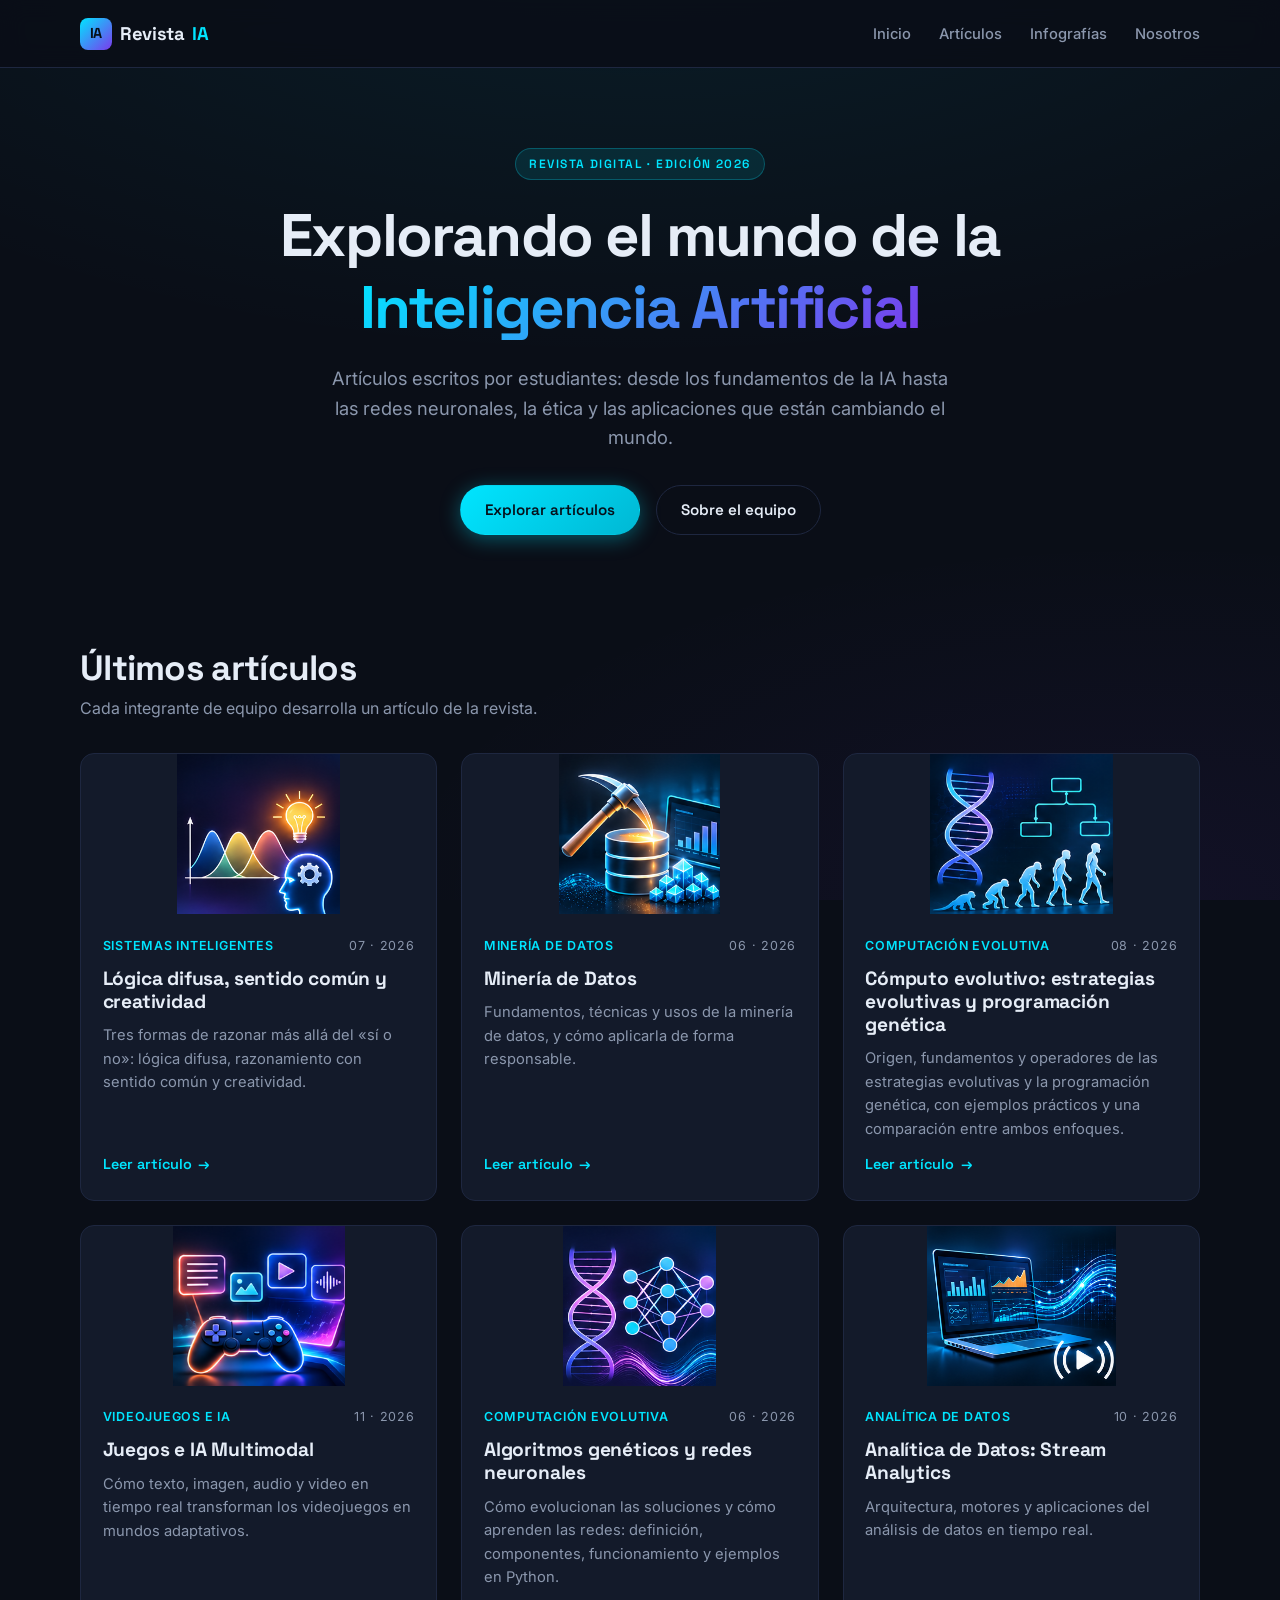
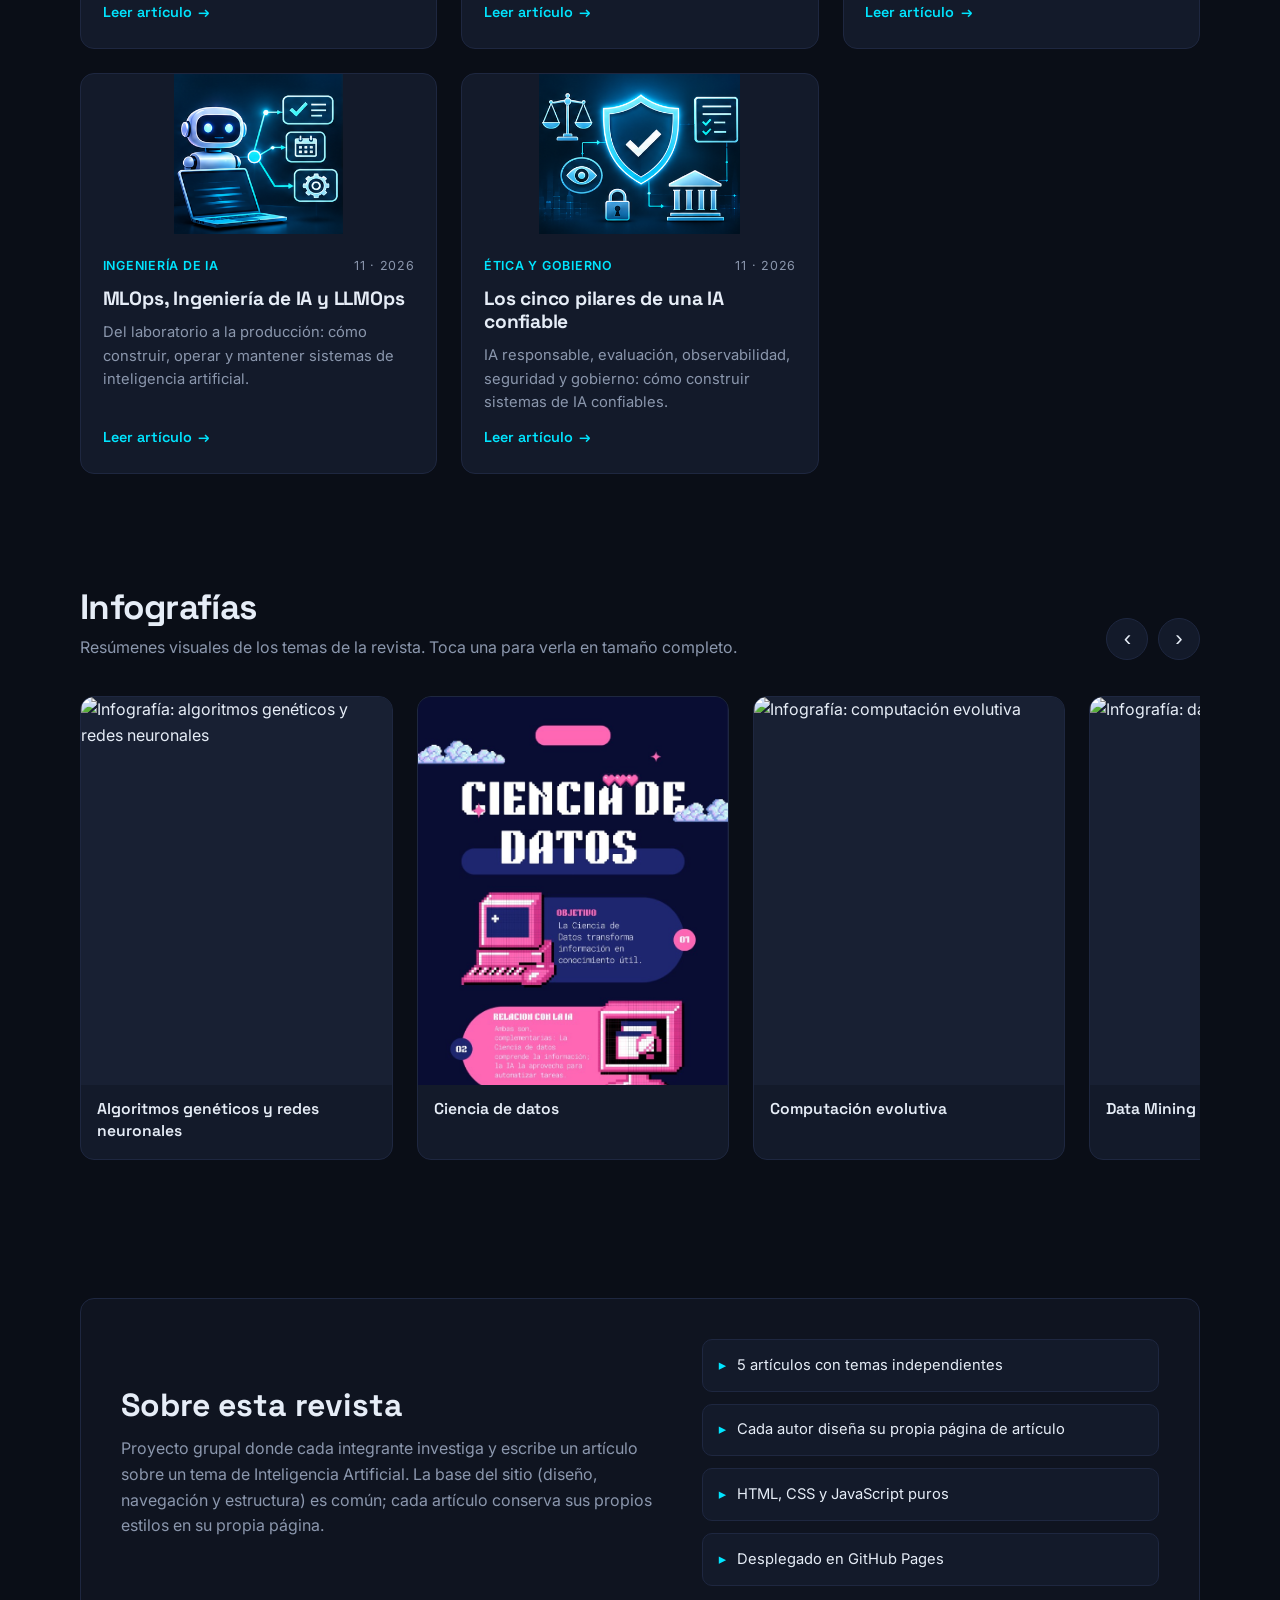
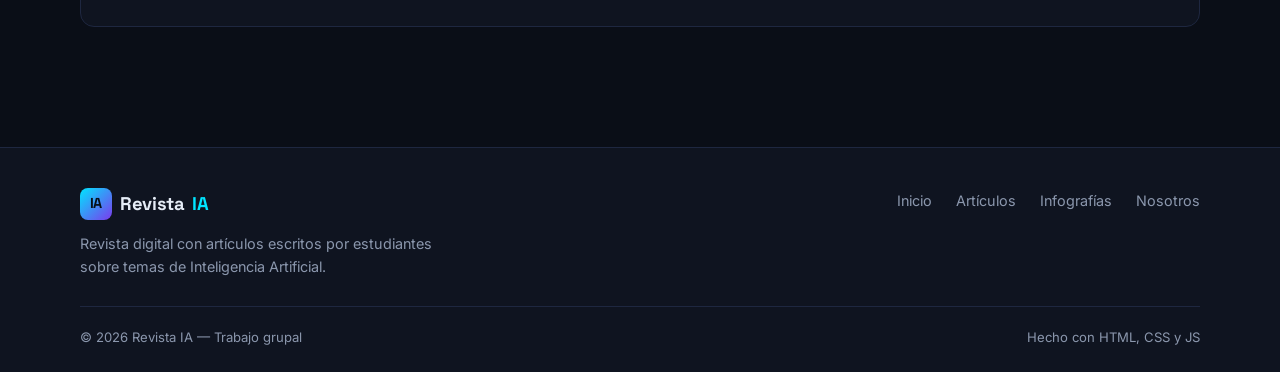
==== index.html @ 28089927 "Ajuste de articulos" ====
<!DOCTYPE html>
<html lang="es">
<head>
  <!-- Google Tag Manager -->
  <script>(function(w,d,s,l,i){w[l]=w[l]||[];w[l].push({'gtm.start':
  new Date().getTime(),event:'gtm.js'});var f=d.getElementsByTagName(s)[0],
  j=d.createElement(s),dl=l!='dataLayer'?'&l='+l:'';j.async=true;j.src=
  'https://www.googletagmanager.com/gtm.js?id='+i+dl;f.parentNode.insertBefore(j,f);
  })(window,document,'script','dataLayer','GTM-5WLS67NW');</script>
  <!-- End Google Tag Manager -->
  <meta charset="UTF-8">
  <meta name="viewport" content="width=device-width, initial-scale=1.0">
  <meta name="description" content="Revista digital de artículos sobre Inteligencia Artificial">
  <title>Revista IA — Revista Digital de Inteligencia Artificial</title>
  <link rel="preconnect" href="https://fonts.googleapis.com">
  <link rel="preconnect" href="https://fonts.gstatic.com" crossorigin>
  <link href="https://fonts.googleapis.com/css2?family=Inter:wght@400;500;600&family=Space+Grotesk:wght@500;600;700&display=swap" rel="stylesheet">
  <link rel="icon" type="image/svg+xml" href="assets/img/logo.svg">
  <link rel="stylesheet" href="css/styles.css">
  <link rel="stylesheet" href="css/photoswipe.css">
</head>
<body>
  <!-- Google Tag Manager (noscript) -->
  <noscript><iframe src="https://www.googletagmanager.com/ns.html?id=GTM-5WLS67NW"
  height="0" width="0" style="display:none;visibility:hidden"></iframe></noscript>
  <!-- End Google Tag Manager (noscript) -->

  <!-- ===== NAVBAR ===== -->
  <header class="navbar">
    <div class="contenedor">
      <a href="index.html" class="logo">
        <span class="logo-mark">IA</span>
        Revista<span>IA</span>
      </a>

      <button class="nav-toggle" aria-label="Abrir menú" aria-expanded="false">
        <span></span>
        <span></span>
        <span></span>
      </button>

      <nav>
        <ul class="nav-links">
          <li><a href="index.html">Inicio</a></li>
          <li><a href="index.html#articulos">Artículos</a></li>
          <li><a href="index.html#infografias">Infografías</a></li>
          <li><a href="index.html#nosotros">Nosotros</a></li>
        </ul>
      </nav>
    </div>
  </header>

  <!-- ===== CONTENIDO ===== -->
  <main>
    <!-- HERO -->
    <section class="hero">
      <div class="contenedor">
        <span class="etiqueta">Revista digital · Edición 2026</span>
        <h1>Explorando el mundo de la <span class="destacado">Inteligencia Artificial</span></h1>
        <p>Artículos escritos por estudiantes: desde los fundamentos de la IA hasta las redes neuronales, la ética y las aplicaciones que están cambiando el mundo.</p>
        <div class="hero-acciones">
          <a href="#articulos" class="btn btn-primary">Explorar artículos</a>
          <a href="#nosotros" class="btn btn-ghost">Sobre el equipo</a>
        </div>
      </div>
    </section>

    <!-- ARTÍCULOS -->
    <section class="seccion" id="articulos">
      <div class="contenedor">
        <div class="seccion-cabecera">
          <div>
            <h2>Últimos artículos</h2>
            <p>Cada integrante de equipo desarrolla un artículo de la revista.</p>
          </div>
        </div>

        <div class="grid-articulos" id="grid-articulos">
          <noscript>
            <p>
              <a href="articulos/articulo-5.html">Lógica difusa, sentido común y creatividad</a> ·
              <a href="articulos/articulo-6.html">Minería de Datos</a> ·
              <a href="articulos/articulo-7.html">Computación evolutiva</a> ·
              <a href="articulos/articulo-10.html">Algoritmos genéticos y redes neuronales</a> ·
              <a href="articulos/articulo-11.html">Analítica de Datos: Stream Analytics</a> ·
              <a href="articulos/articulo-13.html">IA Responsable, Evaluación, Observabilidad, Seguridad y Gobierno</a> 
            </p>
          </noscript>
        </div>
      </div>
    </section>

    <!-- INFOGRAFÍAS -->
    <section class="seccion" id="infografias">
      <div class="contenedor">
        <div class="seccion-cabecera">
          <div>
            <h2>Infografías</h2>
            <p>Resúmenes visuales de los temas de la revista. Toca una para verla en tamaño completo.</p>
          </div>
          <div class="carrusel-controles">
            <button type="button" class="carrusel-btn" data-dir="-1" aria-label="Infografía anterior">‹</button>
            <button type="button" class="carrusel-btn" data-dir="1" aria-label="Infografía siguiente">›</button>
          </div>
        </div>

        <div class="carrusel">
          <div class="carrusel-pista" id="pista-infos">
            
            <a class="tarjeta-info" href="infografias/Infografia-AlgoritmosGeneticoRedesNeuronales.svg"
               data-pswp-width="800" data-pswp-height="2000">
              <span class="info-vista">
                <img src="infografias/Infografia-AlgoritmosGeneticoRedesNeuronales.svg"
                     alt="Infografía: algoritmos genéticos y redes neuronales"
                     loading="lazy" width="800" height="2000">
                <span class="info-overlay">⤢ Ver completa</span>
              </span>
              <span class="info-titulo">Algoritmos genéticos y redes neuronales</span>
            </a>

            <a class="tarjeta-info" href="infografias/Ciencia_de_datos.jpeg"
               data-pswp-width="711" data-pswp-height="1600">
              <span class="info-vista">
                <img src="infografias/Ciencia_de_datos.jpeg"
                     alt="Infografía: ciencia de datos"
                     loading="lazy" width="711" height="1600">
                <span class="info-overlay">⤢ Ver completa</span>
              </span>
              <span class="info-titulo">Ciencia de datos</span>
            </a>

            <a class="tarjeta-info" href="infografias/infografia_computo_evol.jpeg"
               data-pswp-width="800" data-pswp-height="2000">
              <span class="info-vista">
                <img src="infografias/infografia_computo_evol.jpeg"
                     alt="Infografía: computación evolutiva"
                     loading="lazy" width="800" height="2000">
                <span class="info-overlay">⤢ Ver completa</span>
              </span>
              <span class="info-titulo">Computación evolutiva</span>
            </a>

            <a class="tarjeta-info" href="infografias/Data-Mining-Infographic.svg"
               data-pswp-width="1080" data-pswp-height="2506">
              <span class="info-vista">
                <img src="infografias/Data-Mining-Infographic.svg"
                     alt="Infografía: data mining"
                     loading="lazy" width="1080" height="2506">
                <span class="info-overlay">⤢ Ver completa</span>
              </span>
              <span class="info-titulo">Data Mining</span>
            </a>

            <a class="tarjeta-info" href="infografias/Sistemas_Inteligentes_Infografia_EquipoM.svg"
               data-pswp-width="800" data-pswp-height="2000">
              <span class="info-vista">
                <img src="infografias/Sistemas_Inteligentes_Infografia_EquipoM.svg"
                     alt="Infografía: sistemas inteligentes"
                     loading="lazy" width="800" height="2000">
                <span class="info-overlay">⤢ Ver completa</span>
              </span>
              <span class="info-titulo">Sistemas inteligentes</span>
            </a>

            <a class="tarjeta-info" href="infografias/Infografi%CC%81as-MLOps-_-LLMOps-_equipo_L_.svg"
               data-pswp-width="1080" data-pswp-height="2200">
              <span class="info-vista">
                <img src="infografias/Infografi%CC%81as-MLOps-_-LLMOps-_equipo_L_.svg"
                     alt="Infografía: MLOps y LLMOps"
                     loading="lazy" width="1080" height="2200">
                <span class="info-overlay">⤢ Ver completa</span>
              </span>
              <span class="info-titulo">MLOps y LLMOps</span>
            </a>

            <a class="tarjeta-info" href="infografias/Infograf%C3%ADa-Vertical-Agentic-AI_Equipo-i_.svg"
               data-pswp-width="800" data-pswp-height="2000">
              <span class="info-vista">
                <img src="infografias/Infograf%C3%ADa-Vertical-Agentic-AI_Equipo-i_.svg"
                     alt="Infografía: agentic AI"
                     loading="lazy" width="800" height="2000">
                <span class="info-overlay">⤢ Ver completa</span>
              </span>
              <span class="info-titulo">Agentic AI</span>
            </a>

            <a class="tarjeta-info" href="infografias/Infograf%C3%ADa-Stream-Analytics-Equipo-11_K_.svg"
               data-pswp-width="800" data-pswp-height="2000">
              <span class="info-vista">
                <img src="infografias/Infograf%C3%ADa-Stream-Analytics-Equipo-11_K_.svg"
                     alt="Infografía: stream analytics"
                     loading="lazy" width="800" height="2000">
                <span class="info-overlay">⤢ Ver completa</span>
              </span>
              <span class="info-titulo">Stream Analytics</span>
            </a>

            <a class="tarjeta-info" href="infografias/Equipo2RoboticaInfograf%C3%ADa.svg"
               data-pswp-width="384" data-pswp-height="864">
              <span class="info-vista">
                <img src="infografias/Equipo2RoboticaInfograf%C3%ADa.svg"
                     alt="Infografía: robótica"
                     loading="lazy" width="384" height="864">
                <span class="info-overlay">⤢ Ver completa</span>
              </span>
              <span class="info-titulo">Robótica</span>
            </a>
          </div>
        </div>
        <div class="carrusel-puntos" id="puntos-infos"></div>
      </div>
    </section>

    <!-- NOSOTROS -->
    <section class="seccion" id="nosotros">
      <div class="contenedor">
        <div class="nosotros">
          <div>
            <h2>Sobre esta revista</h2>
            <p>Proyecto grupal donde cada integrante investiga y escribe un artículo sobre un tema de Inteligencia Artificial. La base del sitio (diseño, navegación y estructura) es común; cada artículo conserva sus propios estilos en su propia página.</p>
          </div>
          <ul class="nosotros-lista">
            <li>5 artículos con temas independientes</li>
            <li>Cada autor diseña su propia página de artículo</li>
            <li>HTML, CSS y JavaScript puros</li>
            <li>Desplegado en GitHub Pages</li>
          </ul>
        </div>
      </div>
    </section>
  </main>

  <!-- ===== FOOTER ===== -->
  <footer class="footer">
    <div class="contenedor">
      <div class="footer-grid">
        <div>
          <a href="index.html" class="logo">
            <span class="logo-mark">IA</span>
            Revista<span>IA</span>
          </a>
          <p style="margin-top: 0.75rem;">Revista digital con artículos escritos por estudiantes sobre temas de Inteligencia Artificial.</p>
        </div>
        <ul class="footer-links">
          <li><a href="index.html">Inicio</a></li>
          <li><a href="index.html#articulos">Artículos</a></li>
          <li><a href="index.html#infografias">Infografías</a></li>
          <li><a href="index.html#nosotros">Nosotros</a></li>
        </ul>
      </div>
      <div class="footer-bottom">
        <span>&copy; <span id="anio"></span> Revista IA — Trabajo grupal</span>
        <span>Hecho con HTML, CSS y JS</span>
      </div>
    </div>
  </footer>

  <script src="js/vendor/photoswipe.umd.min.js"></script>
  <script src="js/vendor/photoswipe-lightbox.umd.min.js"></script>
  <script src="js/articulos.js"></script>
  <script src="js/main.js"></script>
  <script src="js/infografias.js"></script>
</body>
</html>
---- css/styles.css ----
/* ============================================
   REVISTA DIGITAL DE IA - ESTILOS GLOBALES
   Tema: oscuro / tecnológico
   ============================================ */

:root {
  --bg: #0a0e17;
  --bg-soft: #0f1420;
  --surface: #131a2a;
  --surface-2: #182033;
  --border: #1e2740;
  --accent: #00e5ff;
  --accent-2: #7c3aed;
  --accent-glow: rgba(0, 229, 255, 0.35);
  --text: #e6edf7;
  --muted: #8b97ad;
  --radius: 14px;
  --font-heading: "Space Grotesk", system-ui, sans-serif;
  --font-body: "Inter", system-ui, sans-serif;
  --max-width: 1120px;
  --nav-height: 68px;
}

*,
*::before,
*::after {
  box-sizing: border-box;
  margin: 0;
  padding: 0;
}

html {
  scroll-behavior: smooth;
}

body {
  font-family: var(--font-body);
  background-color: var(--bg);
  color: var(--text);
  line-height: 1.6;
  min-height: 100vh;
  display: flex;
  flex-direction: column;
  background-image:
    radial-gradient(ellipse 80% 50% at 50% -10%, rgba(0, 229, 255, 0.08), transparent),
    radial-gradient(ellipse 60% 40% at 90% 100%, rgba(124, 58, 237, 0.07), transparent);
  background-attachment: fixed;
}

img {
  max-width: 100%;
  display: block;
}

a {
  color: inherit;
  text-decoration: none;
}

h1, h2, h3, h4 {
  font-family: var(--font-heading);
  line-height: 1.2;
  font-weight: 700;
}

/* ---------- Contenedor ---------- */
.contenedor {
  width: min(var(--max-width), 92%);
  margin-inline: auto;
}

main {
  flex: 1;
}

/* ---------- Navbar ---------- */
.navbar {
  position: sticky;
  top: 0;
  z-index: 100;
  height: var(--nav-height);
  background: rgba(10, 14, 23, 0.85);
  backdrop-filter: blur(12px);
  border-bottom: 1px solid var(--border);
}

.navbar .contenedor {
  height: 100%;
  display: flex;
  align-items: center;
  justify-content: space-between;
  gap: 1rem;
}

.logo {
  font-family: var(--font-heading);
  font-weight: 700;
  font-size: 1.15rem;
  letter-spacing: -0.02em;
  display: flex;
  align-items: center;
  gap: 0.5rem;
}

.logo .logo-mark {
  width: 32px;
  height: 32px;
  border-radius: 8px;
  background: linear-gradient(135deg, var(--accent), var(--accent-2));
  display: grid;
  place-items: center;
  font-size: 0.9rem;
  color: #06101a;
  font-weight: 800;
}

.logo span {
  color: var(--accent);
}

.nav-links {
  display: flex;
  align-items: center;
  gap: 1.75rem;
  list-style: none;
}

.nav-links a {
  font-size: 0.92rem;
  font-weight: 500;
  color: var(--muted);
  transition: color 0.2s ease;
}

.nav-links a:hover,
.nav-links a:focus-visible {
  color: var(--accent);
}

.nav-toggle {
  display: none;
  background: none;
  border: 1px solid var(--border);
  border-radius: 8px;
  width: 42px;
  height: 42px;
  cursor: pointer;
  flex-direction: column;
  align-items: center;
  justify-content: center;
  gap: 5px;
}

.nav-toggle span {
  display: block;
  width: 20px;
  height: 2px;
  background: var(--text);
  transition: transform 0.25s ease, opacity 0.25s ease;
}

.nav-toggle[aria-expanded="true"] span:nth-child(1) {
  transform: translateY(7px) rotate(45deg);
}

.nav-toggle[aria-expanded="true"] span:nth-child(2) {
  opacity: 0;
}

.nav-toggle[aria-expanded="true"] span:nth-child(3) {
  transform: translateY(-7px) rotate(-45deg);
}

/* ---------- Botones ---------- */
.btn {
  display: inline-flex;
  align-items: center;
  gap: 0.5rem;
  font-family: var(--font-heading);
  font-weight: 600;
  font-size: 0.95rem;
  padding: 0.75rem 1.5rem;
  border-radius: 999px;
  border: 1px solid transparent;
  cursor: pointer;
  transition: transform 0.2s ease, box-shadow 0.2s ease, background 0.2s ease, border-color 0.2s ease;
}

.btn-primary {
  background: linear-gradient(135deg, var(--accent), #00b8d4);
  color: #06101a;
  box-shadow: 0 4px 20px var(--accent-glow);
}

.btn-primary:hover {
  transform: translateY(-2px);
  box-shadow: 0 8px 28px var(--accent-glow);
}

.btn-ghost {
  background: transparent;
  color: var(--text);
  border-color: var(--border);
}

.btn-ghost:hover {
  border-color: var(--accent);
  color: var(--accent);
}

/* ---------- Footer ---------- */
.footer {
  margin-top: 4rem;
  border-top: 1px solid var(--border);
  background: var(--bg-soft);
  padding: 2.5rem 0 1.5rem;
}

.footer-grid {
  display: flex;
  flex-wrap: wrap;
  justify-content: space-between;
  gap: 1.5rem;
  margin-bottom: 1.75rem;
}

.footer p {
  color: var(--muted);
  font-size: 0.9rem;
  max-width: 360px;
}

.footer-links {
  display: flex;
  gap: 1.5rem;
  list-style: none;
  flex-wrap: wrap;
}

.footer-links a {
  color: var(--muted);
  font-size: 0.9rem;
  transition: color 0.2s ease;
}

.footer-links a:hover {
  color: var(--accent);
}

.footer-bottom {
  border-top: 1px solid var(--border);
  padding-top: 1.25rem;
  display: flex;
  flex-wrap: wrap;
  justify-content: space-between;
  gap: 0.75rem;
  color: var(--muted);
  font-size: 0.82rem;
}

/* ---------- Hero ---------- */
.hero {
  padding: 5rem 0 3.5rem;
  text-align: center;
  position: relative;
}

.hero .etiqueta {
  margin-bottom: 1.25rem;
}

.hero h1 {
  font-size: clamp(2.2rem, 5.5vw, 3.75rem);
  letter-spacing: -0.03em;
  max-width: 800px;
  margin: 0 auto 1.25rem;
}

.hero h1 .destacado {
  background: linear-gradient(135deg, var(--accent), var(--accent-2));
  -webkit-background-clip: text;
  background-clip: text;
  color: transparent;
}

.hero p {
  color: var(--muted);
  font-size: clamp(1rem, 2vw, 1.15rem);
  max-width: 620px;
  margin: 0 auto 2rem;
}

.hero-acciones {
  display: flex;
  gap: 1rem;
  justify-content: center;
  flex-wrap: wrap;
}

/* ---------- Sección de artículos ---------- */
.seccion {
  padding: 3.5rem 0;
}

.seccion-cabecera {
  display: flex;
  align-items: end;
  justify-content: space-between;
  gap: 1rem;
  flex-wrap: wrap;
  margin-bottom: 2rem;
}

.seccion-cabecera h2 {
  font-size: clamp(1.6rem, 3vw, 2.2rem);
  letter-spacing: -0.02em;
}

.seccion-cabecera p {
  color: var(--muted);
  margin-top: 0.4rem;
}

/* ---------- Grid de tarjetas ---------- */
.grid-articulos {
  display: grid;
  grid-template-columns: repeat(auto-fill, minmax(min(300px, 100%), 1fr));
  gap: 1.5rem;
}

.tarjeta {
  background: var(--surface);
  border: 1px solid var(--border);
  border-radius: var(--radius);
  overflow: hidden;
  display: flex;
  flex-direction: column;
  transition: transform 0.25s ease, border-color 0.25s ease, box-shadow 0.25s ease;
}

.tarjeta:hover {
  transform: translateY(-6px);
  border-color: rgba(0, 229, 255, 0.45);
  box-shadow: 0 12px 32px rgba(0, 0, 0, 0.4), 0 0 24px rgba(0, 229, 255, 0.12);
}

.tarjeta-portada {
  height: 160px;
  display: grid;
  place-items: center;
  font-family: var(--font-heading);
  font-size: 2.5rem;
  font-weight: 700;
  color: rgba(255, 255, 255, 0.9);
  position: relative;
  overflow: hidden;
}

.tarjeta-portada::after {
  content: "";
  position: absolute;
  inset: 0;
  background: linear-gradient(180deg, transparent 55%, rgba(10, 14, 23, 0.55));
}

/* Portada con imagen (campo "imagen" en articulos.js): SOLO la imagen */
.tarjeta-portada.con-foto {
  background-size: contain;
  background-position: center;
  background-repeat: no-repeat;
}
.tarjeta-portada.con-foto::after {
  content: none;
}

/* Portadas con degradados distintos por artículo */
.portada-1 { background: linear-gradient(135deg, #0ea5e9, #6366f1); }
.portada-2 { background: linear-gradient(135deg, #8b5cf6, #ec4899); }
.portada-3 { background: linear-gradient(135deg, #06b6d4, #10b981); }
.portada-4 { background: linear-gradient(135deg, #f59e0b, #ef4444); }
.portada-5 { background: linear-gradient(135deg, #6366f1, #ec4899); }
.portada-6 { background: linear-gradient(135deg, #65a30d, #0d9488); }
.portada-7 { background: linear-gradient(135deg, #0891b2, #7c3aed); }
.portada-8 { background: linear-gradient(135deg, #059669, #34d399); }
.portada-9 { background: linear-gradient(135deg, #7665a8, #c7b8e8); }
.portada-10 { background: linear-gradient(135deg, #65a30d, #0d9488); }
.portada-11 { background: linear-gradient(135deg, #0284c7, #06b6d4); }
.portada-12 { background: linear-gradient(135deg, #9333ea, #6366f1); }
.portada-13 { background: linear-gradient(135deg, #10b981, #0f766e); }

.tarjeta-cuerpo {
  padding: 1.35rem 1.35rem 1.5rem;
  display: flex;
  flex-direction: column;
  gap: 0.7rem;
  flex: 1;
}

.tarjeta-meta {
  display: flex;
  align-items: center;
  justify-content: space-between;
  gap: 0.75rem;
  font-size: 0.78rem;
  color: var(--muted);
  text-transform: uppercase;
  letter-spacing: 0.06em;
}

.tarjeta-meta .categoria {
  color: var(--accent);
  font-weight: 600;
}

.tarjeta h3 {
  font-size: 1.2rem;
  letter-spacing: -0.01em;
}

.tarjeta p {
  color: var(--muted);
  font-size: 0.92rem;
  flex: 1;
}

.tarjeta .leer {
  font-family: var(--font-heading);
  font-weight: 600;
  font-size: 0.9rem;
  color: var(--accent);
  display: inline-flex;
  align-items: center;
  gap: 0.4rem;
}

.tarjeta:hover .leer {
  gap: 0.7rem;
}

.tarjeta .leer::after {
  content: "→";
  transition: transform 0.2s ease;
}

/* ---------- Nosotros ---------- */
.nosotros {
  background: var(--bg-soft);
  border: 1px solid var(--border);
  border-radius: var(--radius);
  padding: 2.5rem;
  display: grid;
  grid-template-columns: 1.2fr 1fr;
  gap: 2rem;
  align-items: center;
}

.nosotros h2 {
  font-size: clamp(1.5rem, 3vw, 2rem);
  margin-bottom: 0.75rem;
}

.nosotros p {
  color: var(--muted);
}

.nosotros-lista {
  list-style: none;
  display: grid;
  gap: 0.75rem;
}

.nosotros-lista li {
  background: var(--surface);
  border: 1px solid var(--border);
  border-radius: 10px;
  padding: 0.85rem 1rem;
  font-size: 0.92rem;
  display: flex;
  align-items: center;
  gap: 0.65rem;
}

.nosotros-lista li::before {
  content: "▸";
  color: var(--accent);
  font-weight: 700;
}

/* ---------- Infografías: carrusel ---------- */
.carrusel-controles {
  display: flex;
  gap: 0.6rem;
}

.carrusel-btn {
  width: 42px;
  height: 42px;
  border-radius: 50%;
  border: 1px solid var(--border);
  background: var(--surface);
  color: var(--text);
  font-size: 1.4rem;
  line-height: 1;
  cursor: pointer;
  display: grid;
  place-items: center;
  transition: border-color 0.2s ease, color 0.2s ease;
}

.carrusel-btn:hover:not(:disabled) {
  border-color: rgba(0, 229, 255, 0.5);
  color: var(--accent);
}

.carrusel-btn:disabled {
  opacity: 0.35;
  cursor: default;
}

.carrusel {
  overflow: hidden;
}

.carrusel-pista {
  display: flex;
  gap: 1.5rem;
  overflow-x: auto;
  scroll-snap-type: x mandatory;
  scroll-behavior: smooth;
  padding: 0.25rem 0.15rem 0.75rem;
  scrollbar-width: none;
  -webkit-overflow-scrolling: touch;
}

.carrusel-pista::-webkit-scrollbar {
  display: none;
}

.tarjeta-info {
  flex: 0 0 clamp(230px, 28%, 320px);
  scroll-snap-align: start;
  background: var(--surface);
  border: 1px solid var(--border);
  border-radius: var(--radius);
  overflow: hidden;
  display: flex;
  flex-direction: column;
  text-decoration: none;
  color: inherit;
  transition: transform 0.25s ease, border-color 0.25s ease, box-shadow 0.25s ease;
}

.tarjeta-info:hover {
  transform: translateY(-6px);
  border-color: rgba(0, 229, 255, 0.45);
  box-shadow: 0 12px 32px rgba(0, 0, 0, 0.4), 0 0 24px rgba(0, 229, 255, 0.12);
}

.info-vista {
  position: relative;
  display: block;
  aspect-ratio: 4 / 5;
  overflow: hidden;
  background: var(--surface-2);
}

.info-vista img {
  width: 100%;
  height: 100%;
  object-fit: cover;
  object-position: top center;
  display: block;
  transition: transform 0.35s ease;
}

.tarjeta-info:hover .info-vista img {
  transform: scale(1.04);
}

.info-overlay {
  position: absolute;
  inset: 0;
  display: flex;
  align-items: center;
  justify-content: center;
  gap: 0.4rem;
  background: rgba(10, 14, 23, 0.55);
  color: #fff;
  font-family: var(--font-heading);
  font-weight: 600;
  font-size: 0.92rem;
  opacity: 0;
  transition: opacity 0.25s ease;
}

.tarjeta-info:hover .info-overlay,
.tarjeta-info:focus-visible .info-overlay {
  opacity: 1;
}

.info-titulo {
  padding: 0.9rem 1rem 1.05rem;
  font-family: var(--font-heading);
  font-weight: 600;
  font-size: 0.98rem;
  line-height: 1.35;
}

.carrusel-puntos {
  display: flex;
  justify-content: center;
  gap: 0.5rem;
  margin-top: 0.9rem;
}

.carrusel-puntos button {
  width: 9px;
  height: 9px;
  border-radius: 50%;
  border: 0;
  padding: 0;
  background: var(--border);
  cursor: pointer;
  transition: background 0.2s ease, transform 0.2s ease;
}

.carrusel-puntos button.activo {
  background: var(--accent);
  transform: scale(1.25);
}

/* ---------- Utilidades ---------- */
.etiqueta {
  display: inline-block;
  font-family: var(--font-heading);
  font-size: 0.75rem;
  font-weight: 600;
  text-transform: uppercase;
  letter-spacing: 0.12em;
  color: var(--accent);
  background: rgba(0, 229, 255, 0.1);
  border: 1px solid rgba(0, 229, 255, 0.25);
  padding: 0.35rem 0.85rem;
  border-radius: 999px;
}

/* ---------- Responsive general ---------- */
@media (max-width: 768px) {
  .hero {
    padding: 3.5rem 0 2.5rem;
  }

  .hero h1 {
    font-size: clamp(1.9rem, 7vw, 3.75rem);
  }

  .seccion {
    padding: 2.5rem 0;
  }

  .nosotros {
    grid-template-columns: 1fr;
    padding: 1.75rem;
  }

  .carrusel-controles {
    display: none;
  }

  .tarjeta-info {
    flex-basis: 78%;
  }

  .footer-grid {
    flex-direction: column;
    gap: 1.25rem;
  }

  .footer-bottom {
    flex-direction: column;
    text-align: center;
  }
}

/* ---------- Responsive: navbar ---------- */
@media (max-width: 768px) {
  .nav-toggle {
    display: flex;
    margin-right: -10px;
  }

  .nav-links {
    position: absolute;
    top: var(--nav-height);
    left: 0;
    right: 0;
    flex-direction: column;
    align-items: stretch;
    gap: 0;
    background: var(--bg-soft);
    border-bottom: 1px solid var(--border);
    padding: 0.5rem 0;
    display: none;
    box-shadow: 0 12px 24px rgba(0, 0, 0, 0.35);
  }

  .nav-links.abierto {
    display: flex;
  }

  .nav-links li a {
    display: block;
    padding: 0.9rem 1.5rem;
  }

  .nav-links li a:hover {
    background: var(--surface);
  }
}
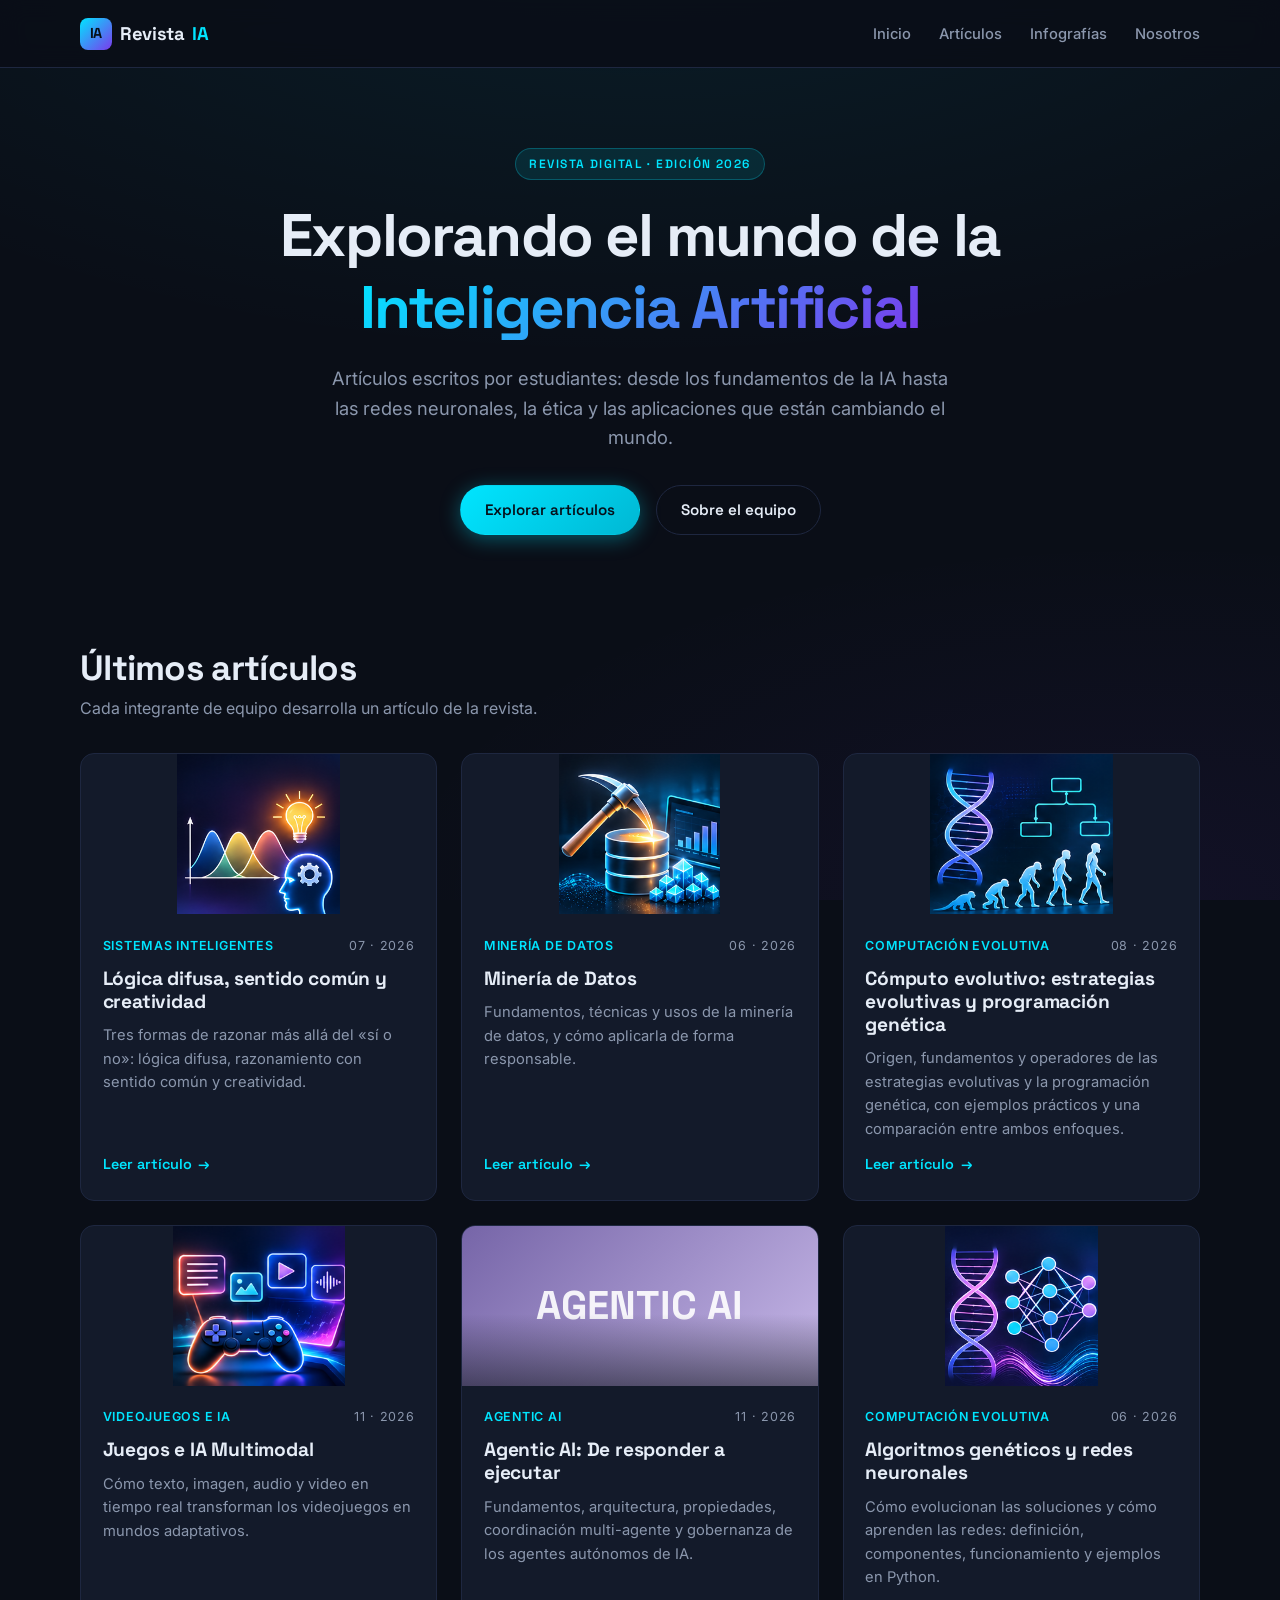
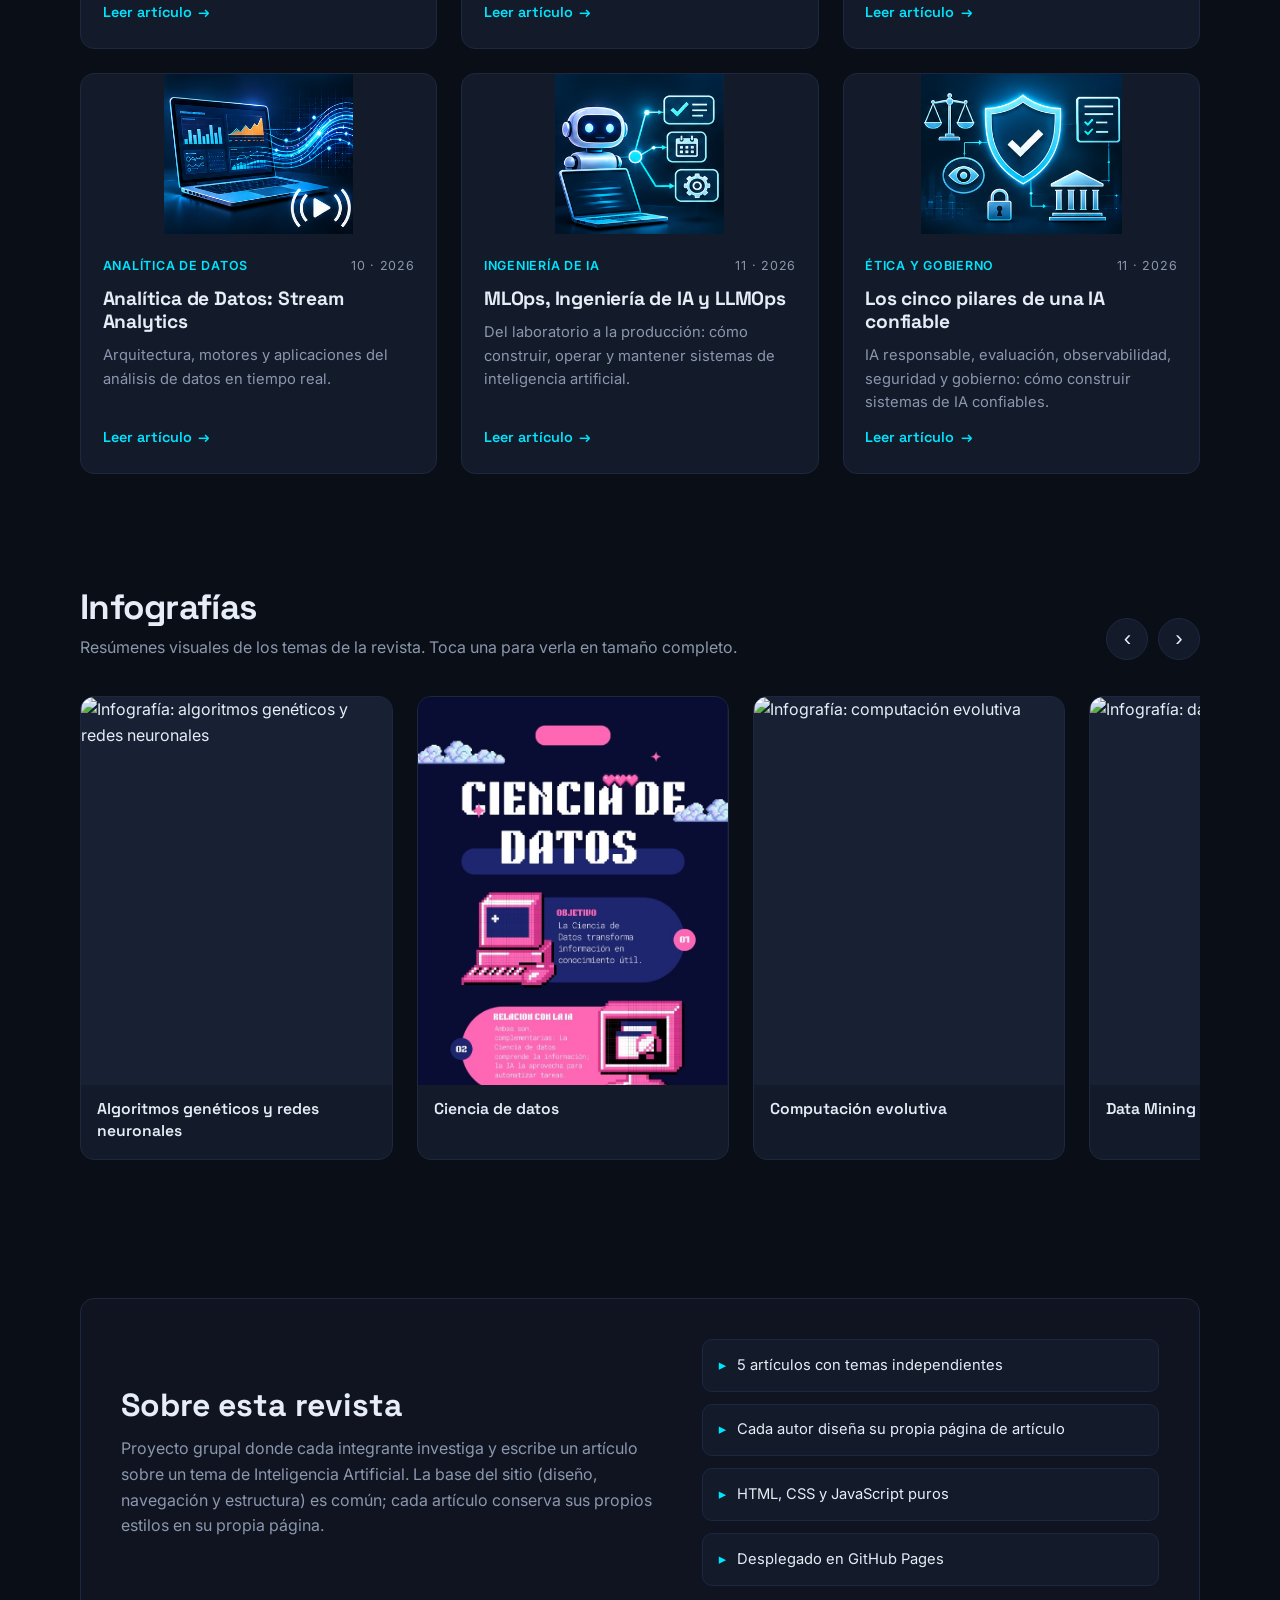
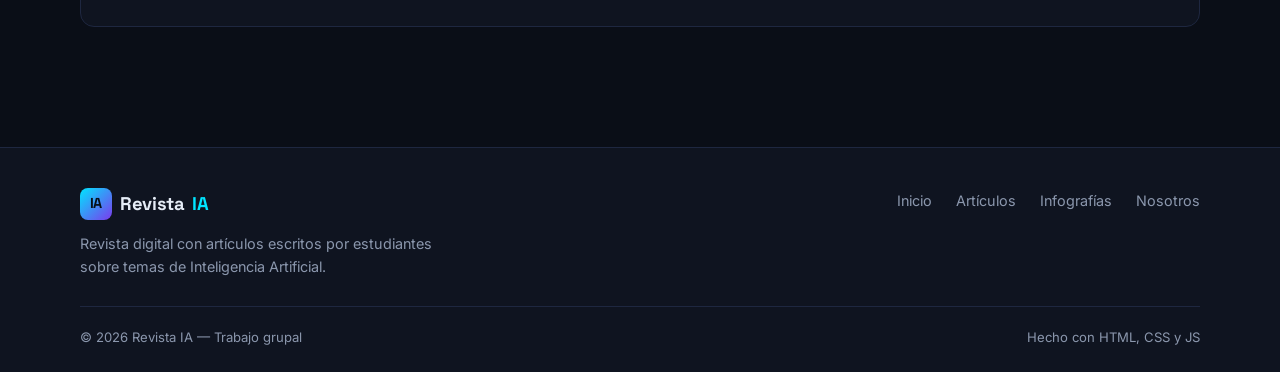
==== commit ec4072f1: "Componente para calificar revista y articulos, integracion con supabase" ====
--- a/index.html
+++ b/index.html
@@ -18,6 +18,7 @@
   <link rel="icon" type="image/svg+xml" href="assets/img/logo.svg">
   <link rel="stylesheet" href="css/styles.css">
   <link rel="stylesheet" href="css/photoswipe.css">
+  <link rel="stylesheet" href="css/calificaciones.css">
 </head>
 <body>
   <!-- Google Tag Manager (noscript) -->
@@ -210,6 +211,10 @@
         <div class="carrusel-puntos" id="puntos-infos"></div>
       </div>
     </section>
+    <!-- Contenedor para calificaciones -->
+    <div data-contenido="revista"></div>
+
+
 
     <!-- NOSOTROS -->
     <section class="seccion" id="nosotros">
@@ -260,5 +265,6 @@
   <script src="js/articulos.js"></script>
   <script src="js/main.js"></script>
   <script src="js/infografias.js"></script>
+  <script type="module" src="js/calificaciones.js"></script>
 </body>
 </html>
--- a/css/calificaciones.css
+++ b/css/calificaciones.css
@@ -0,0 +1,16 @@
+.calificacion { box-sizing: border-box; width: min(100%, 480px); margin: 24px auto; padding: 26px 24px; border: 1px solid #273247; border-radius: 18px; background: #111827; color: #fff; text-align: center; box-shadow: 0 12px 32px #0002; font-family: system-ui, -apple-system, 'Segoe UI', sans-serif; }
+.calificacion * { box-sizing: border-box; }
+.calificacion__titulo { margin: 0 0 6px; color: #fff; font-size: 21px; line-height: 1.3; }
+.calificacion__subtitulo { margin: 0 0 18px; color: #aab4c5; font-size: 14px; }
+.calificacion__estrellas { display: flex; justify-content: center; gap: 6px; }
+.calificacion__estrella { border: 0; padding: 3px 2px; background: none; color: #4b5563; font: inherit; font-size: clamp(34px, 7vw, 44px); line-height: 1.2; cursor: pointer; transition: color .15s, transform .15s; }
+.calificacion__estrella.activa { color: #e9b124; }
+.calificacion__estrella:hover { transform: scale(1.12); color: #facc15; }
+.calificacion__estrella:focus-visible, .calificacion__enviar:focus-visible { outline: 2px solid #60a5fa; outline-offset: 3px; }
+.calificacion__estrella:disabled { cursor: wait; }
+.calificacion__seleccion { min-height: 20px; margin: 10px 0 6px; color: #b7c1d0; font-size: 13px; }
+.calificacion__estadistica { margin: 0 0 18px; color: #f4c64f; font-size: 15px; font-weight: 650; }
+.calificacion__enviar { display: block; width: 100%; padding: 12px 16px; border: 0; border-radius: 10px; background: #2563eb; color: white; font: inherit; font-size: 15px; font-weight: 600; cursor: pointer; }
+.calificacion__enviar:hover:not(:disabled) { background: #1d4ed8; }
+.calificacion__enviar:disabled { opacity: .5; cursor: not-allowed; }
+.calificacion__mensaje { min-height: 18px; margin: 12px 0 0; color: #a7f3d0; font-size: 12px; line-height: 1.4; }
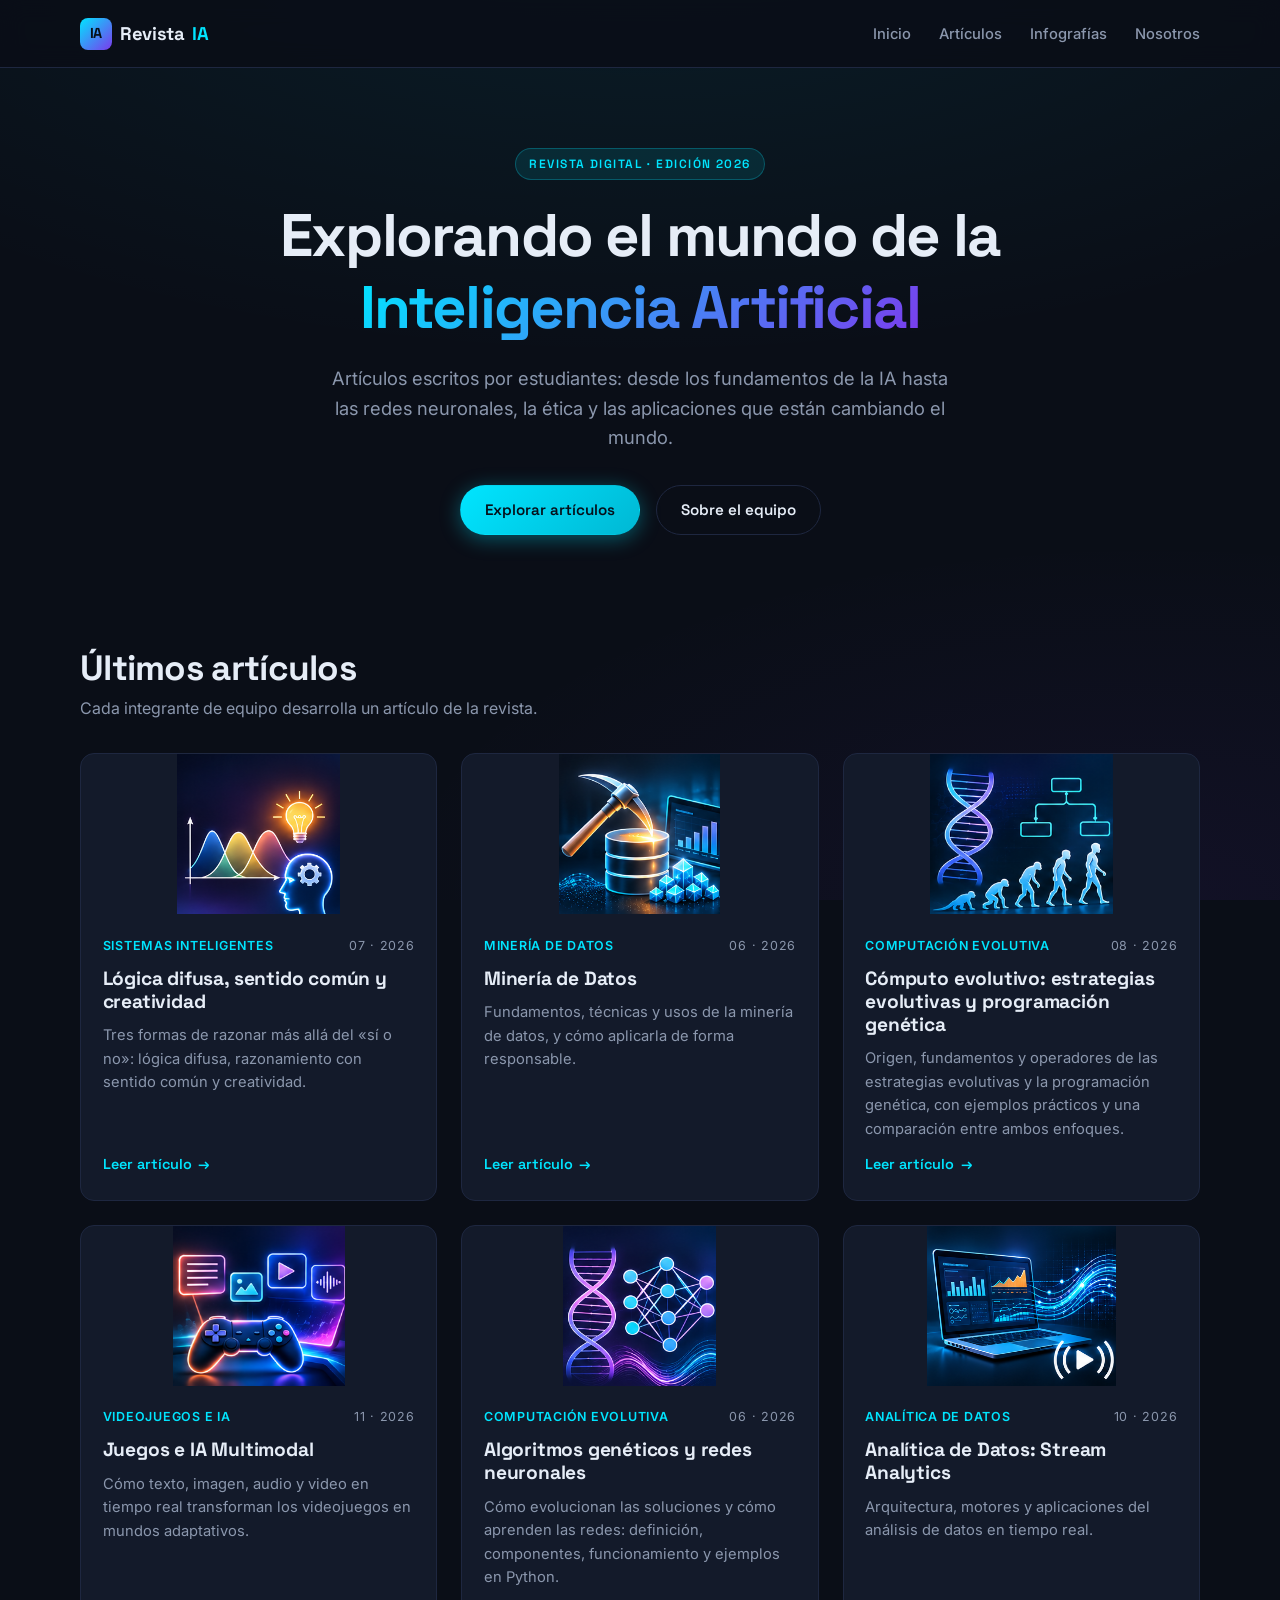
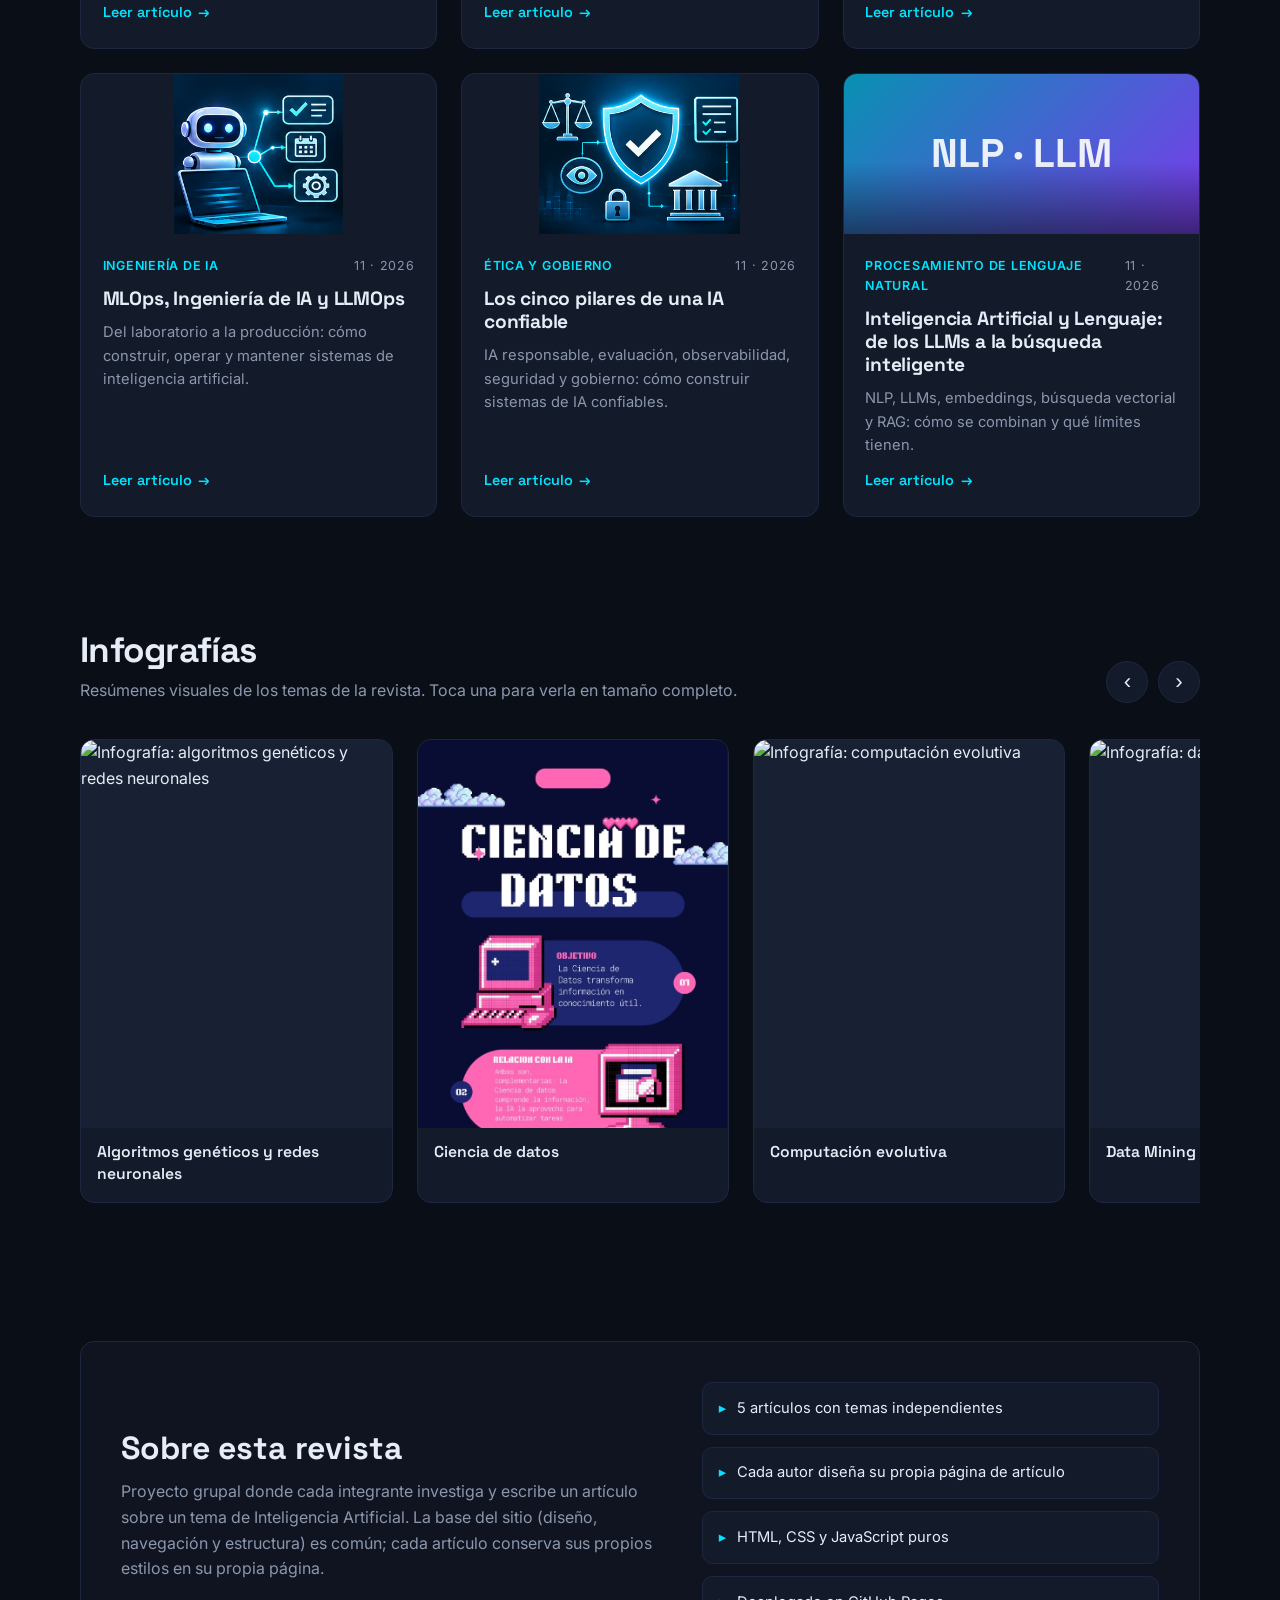
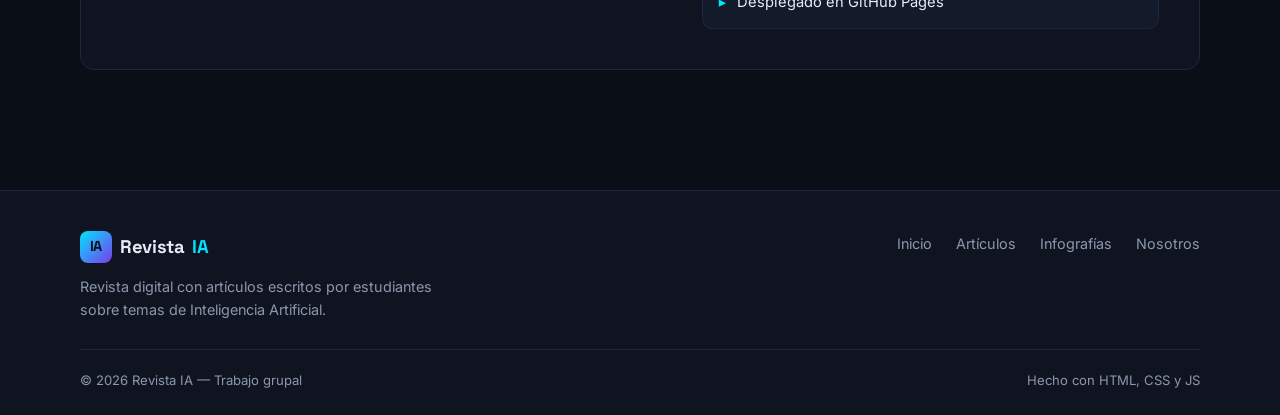
==== commit 06af3f05: "Agregar infografia NLP LLMs RAG y Vector Search" ====
--- a/index.html
+++ b/index.html
@@ -108,6 +108,7 @@
         <div class="carrusel">
           <div class="carrusel-pista" id="pista-infos">
             
+            
             <a class="tarjeta-info" href="infografias/Infografia-AlgoritmosGeneticoRedesNeuronales.svg"
                data-pswp-width="800" data-pswp-height="2000">
               <span class="info-vista">
@@ -195,6 +196,28 @@
               </span>
               <span class="info-titulo">Stream Analytics</span>
             </a>
+           <a class="tarjeta-info"
+           href="infografias/Infografia_NLP_LLM_RAG_VectorSearch.png"
+           data-pswp-width="1200"
+           data-pswp-height="2700">
+            <span class="info-vista">
+        <img
+            src="infografias/Infografia_NLP_LLM_RAG_VectorSearch.png"
+            alt="Infografía NLP, LLMs, RAG y Vector Search"
+            loading="lazy"
+            width="1200"
+            height="2700">
+
+        <span class="info-overlay">
+            ⤢ Ver completa
+        </span>
+    </span>
+
+    <span class="info-titulo">
+        NLP, LLMs, RAG y Vector Search
+    </span>
+
+</a>
 
             <a class="tarjeta-info" href="infografias/Equipo2RoboticaInfograf%C3%ADa.svg"
                data-pswp-width="384" data-pswp-height="864">
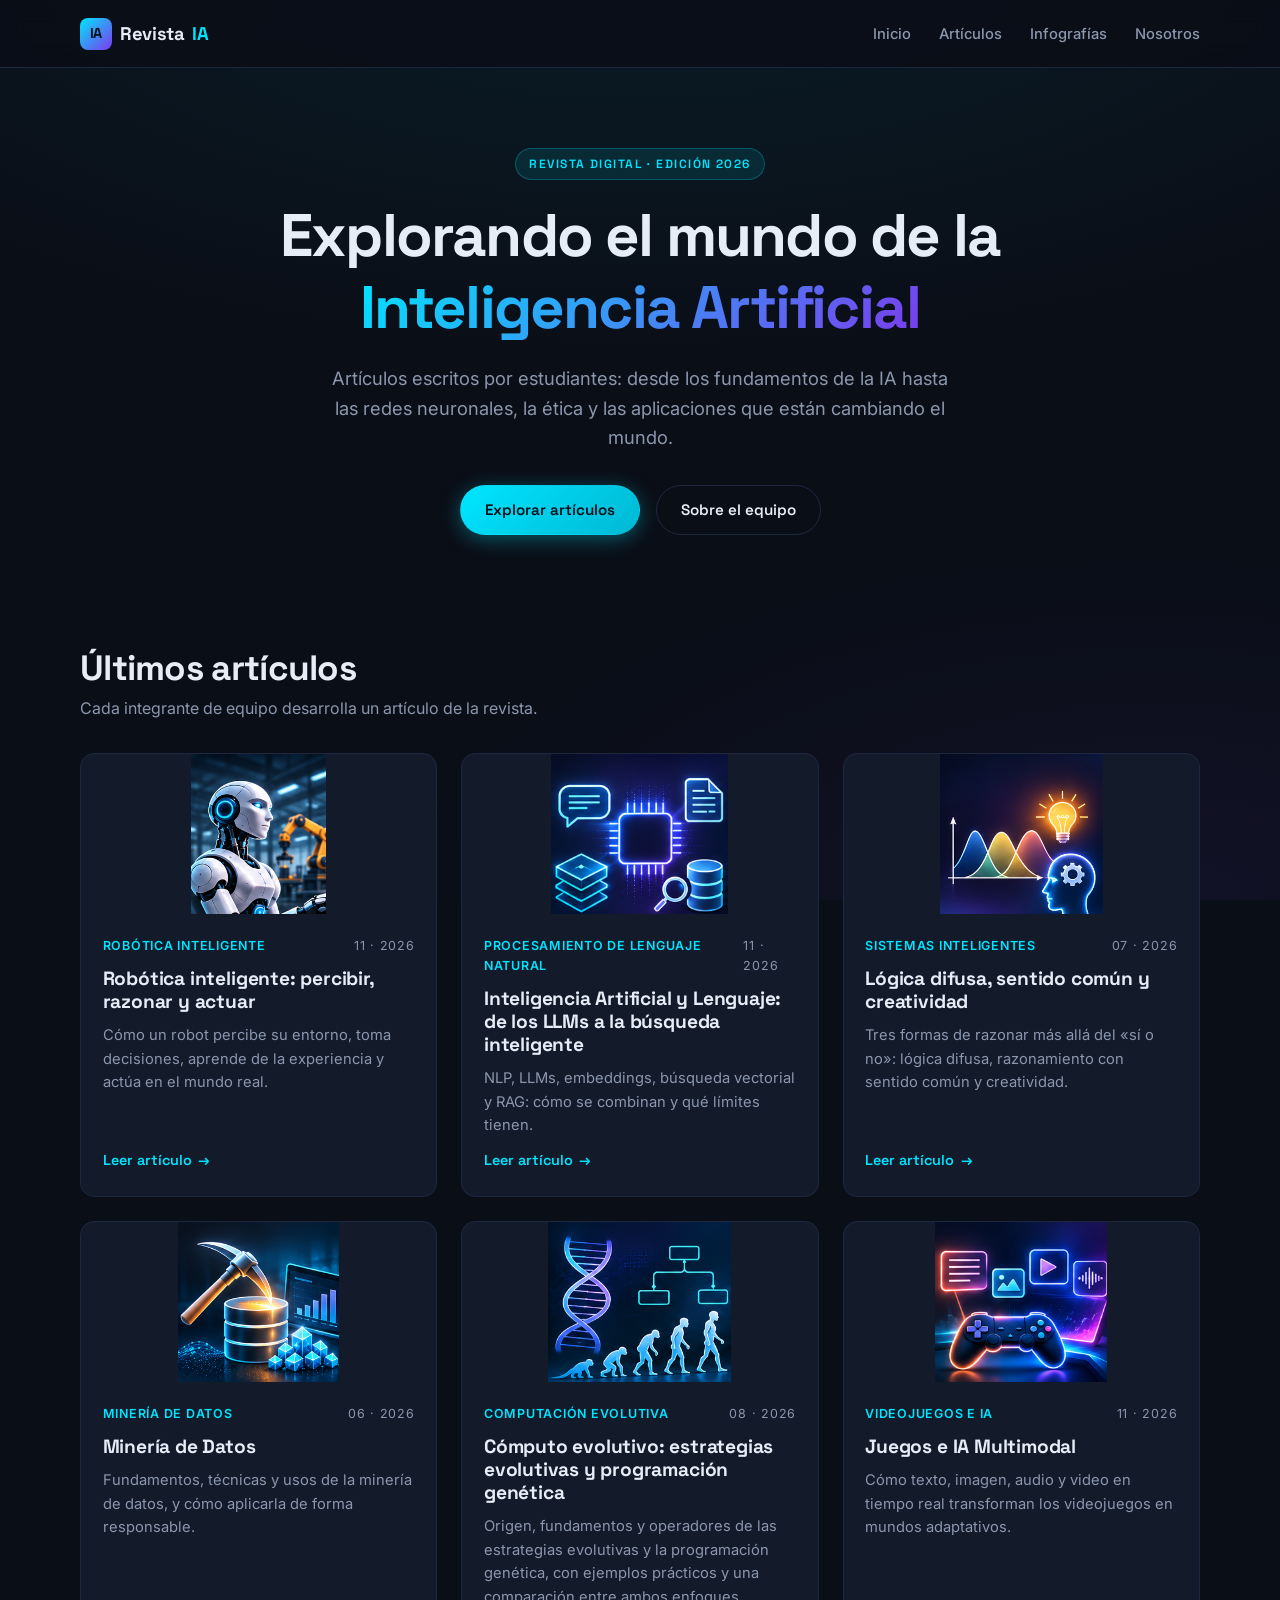
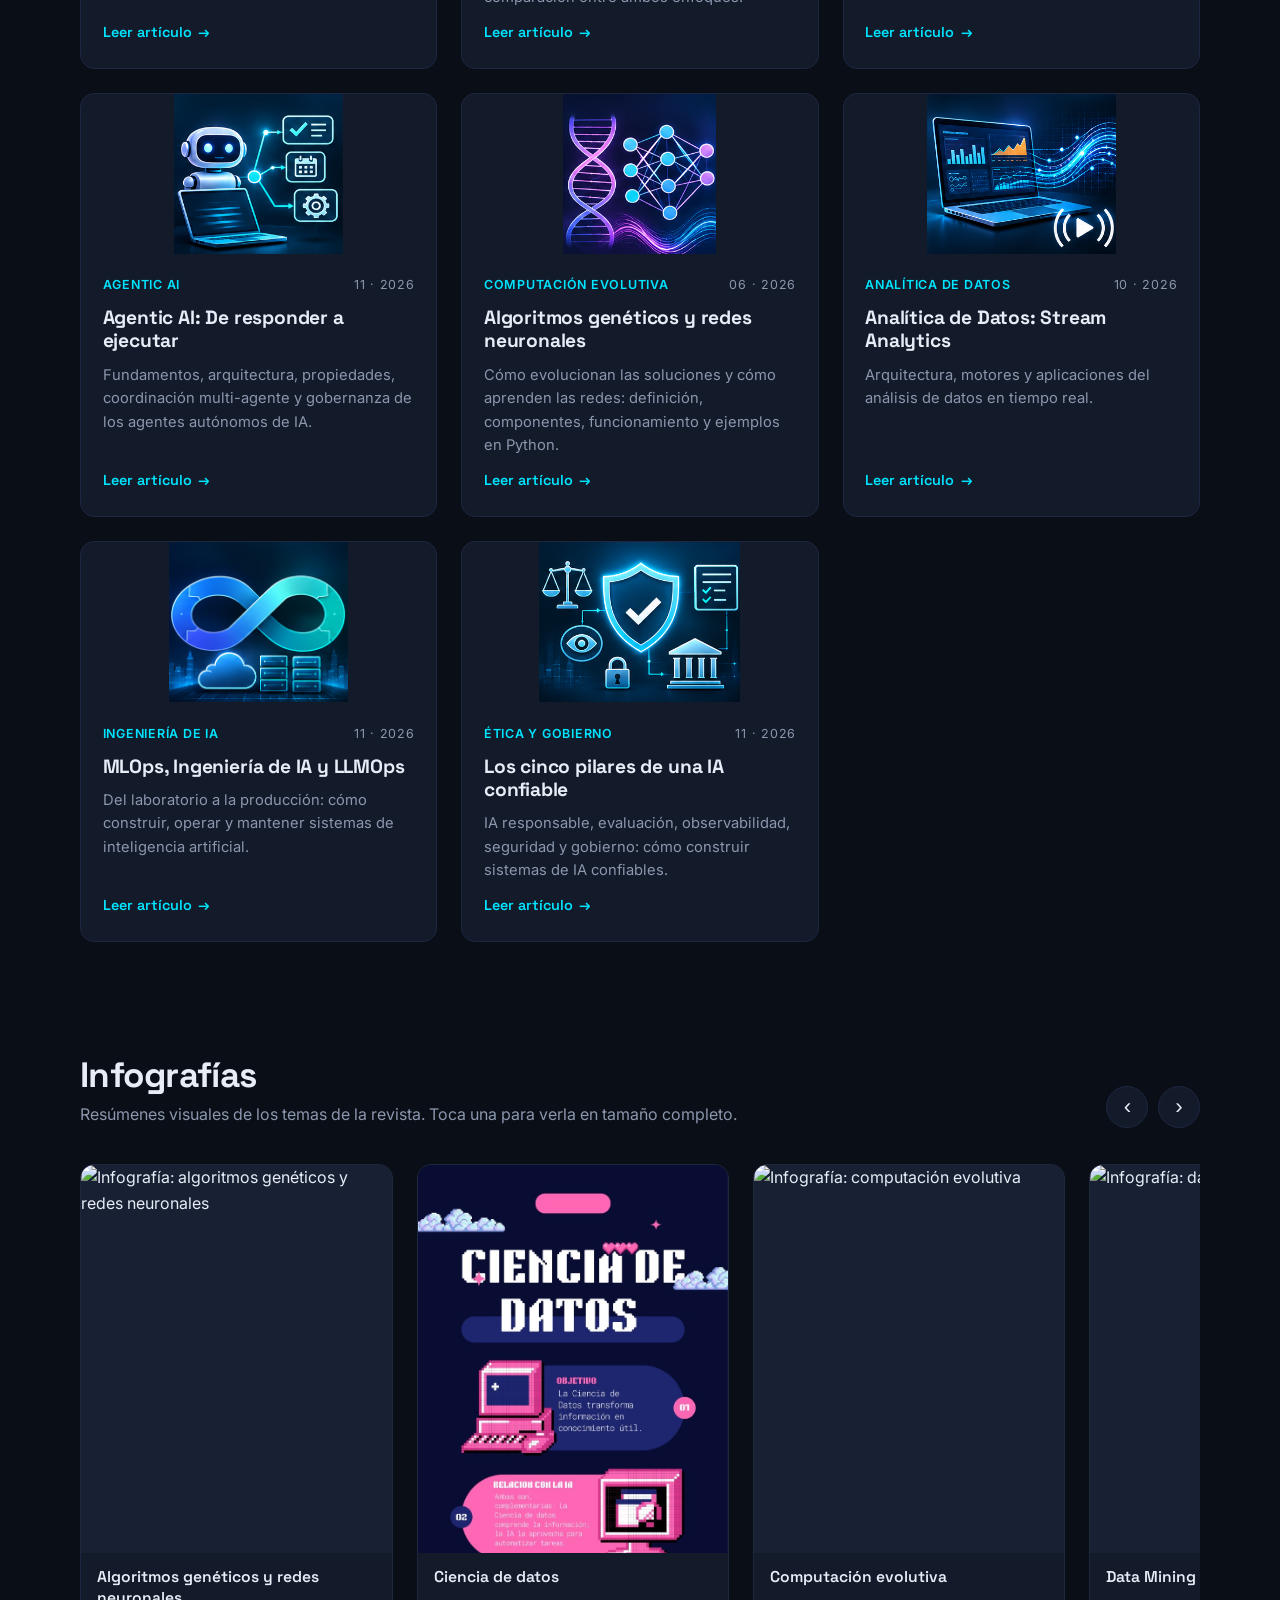
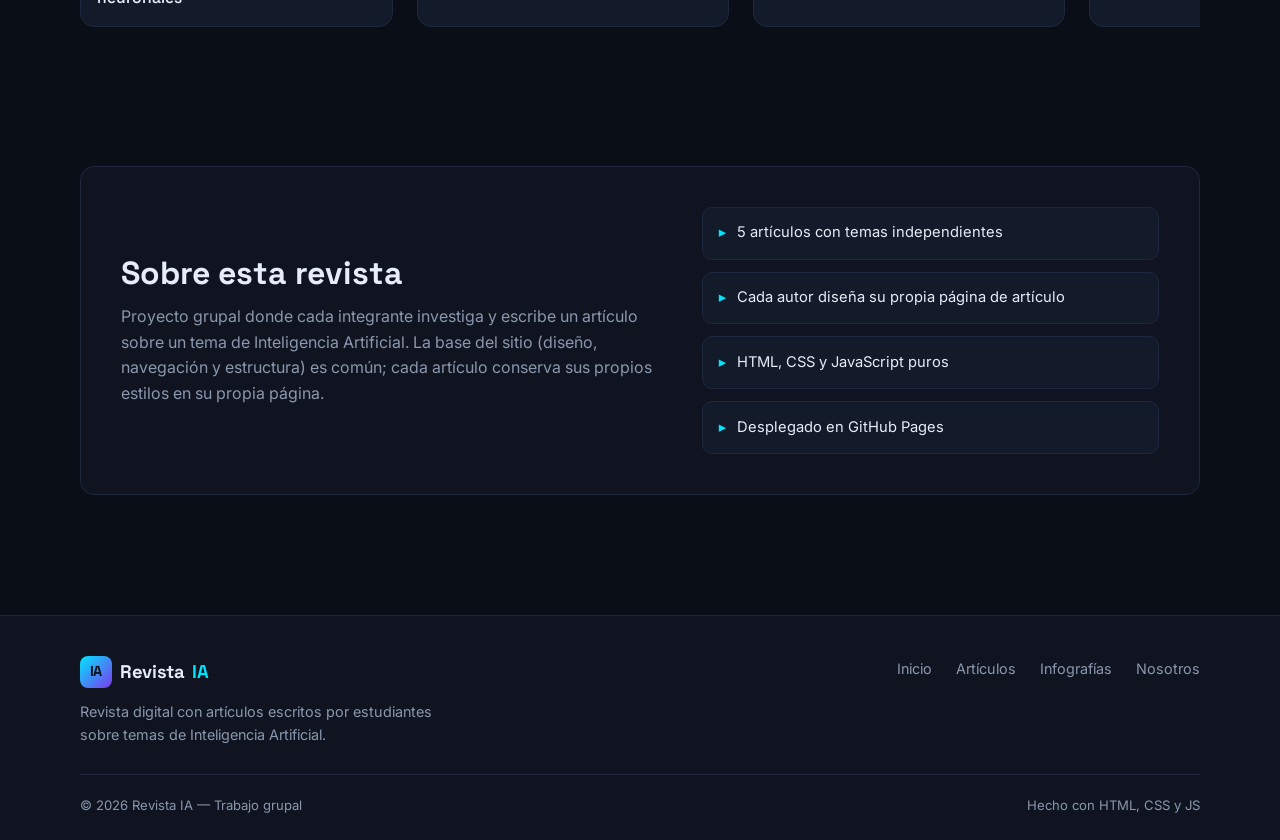
==== commit bc3ea3b4: "Arreglo" ====
--- a/index.html
+++ b/index.html
@@ -196,28 +196,16 @@
               </span>
               <span class="info-titulo">Stream Analytics</span>
             </a>
-           <a class="tarjeta-info"
-           href="infografias/Infografia_NLP_LLM_RAG_VectorSearch.png"
-           data-pswp-width="1200"
-           data-pswp-height="2700">
-            <span class="info-vista">
-        <img
-            src="infografias/Infografia_NLP_LLM_RAG_VectorSearch.png"
-            alt="Infografía NLP, LLMs, RAG y Vector Search"
-            loading="lazy"
-            width="1200"
-            height="2700">
-
-        <span class="info-overlay">
-            ⤢ Ver completa
-        </span>
-    </span>
-
-    <span class="info-titulo">
-        NLP, LLMs, RAG y Vector Search
-    </span>
-
-</a>
+            <a class="tarjeta-info" href="infografias/Infografia_NLP_LLM_RAG_VectorSearch.png"
+               data-pswp-width="1200" data-pswp-height="2700">
+              <span class="info-vista">
+                <img src="infografias/Infografia_NLP_LLM_RAG_VectorSearch.png"
+                     alt="Infografía NLP, LLMs, RAG y Vector Search"
+                     loading="lazy" width="1200" height="2700">
+                <span class="info-overlay">⤢ Ver completa</span>
+              </span>
+              <span class="info-titulo">NLP, LLMs, RAG y Vector Search</span>
+            </a>
 
             <a class="tarjeta-info" href="infografias/Equipo2RoboticaInfograf%C3%ADa.svg"
                data-pswp-width="384" data-pswp-height="864">
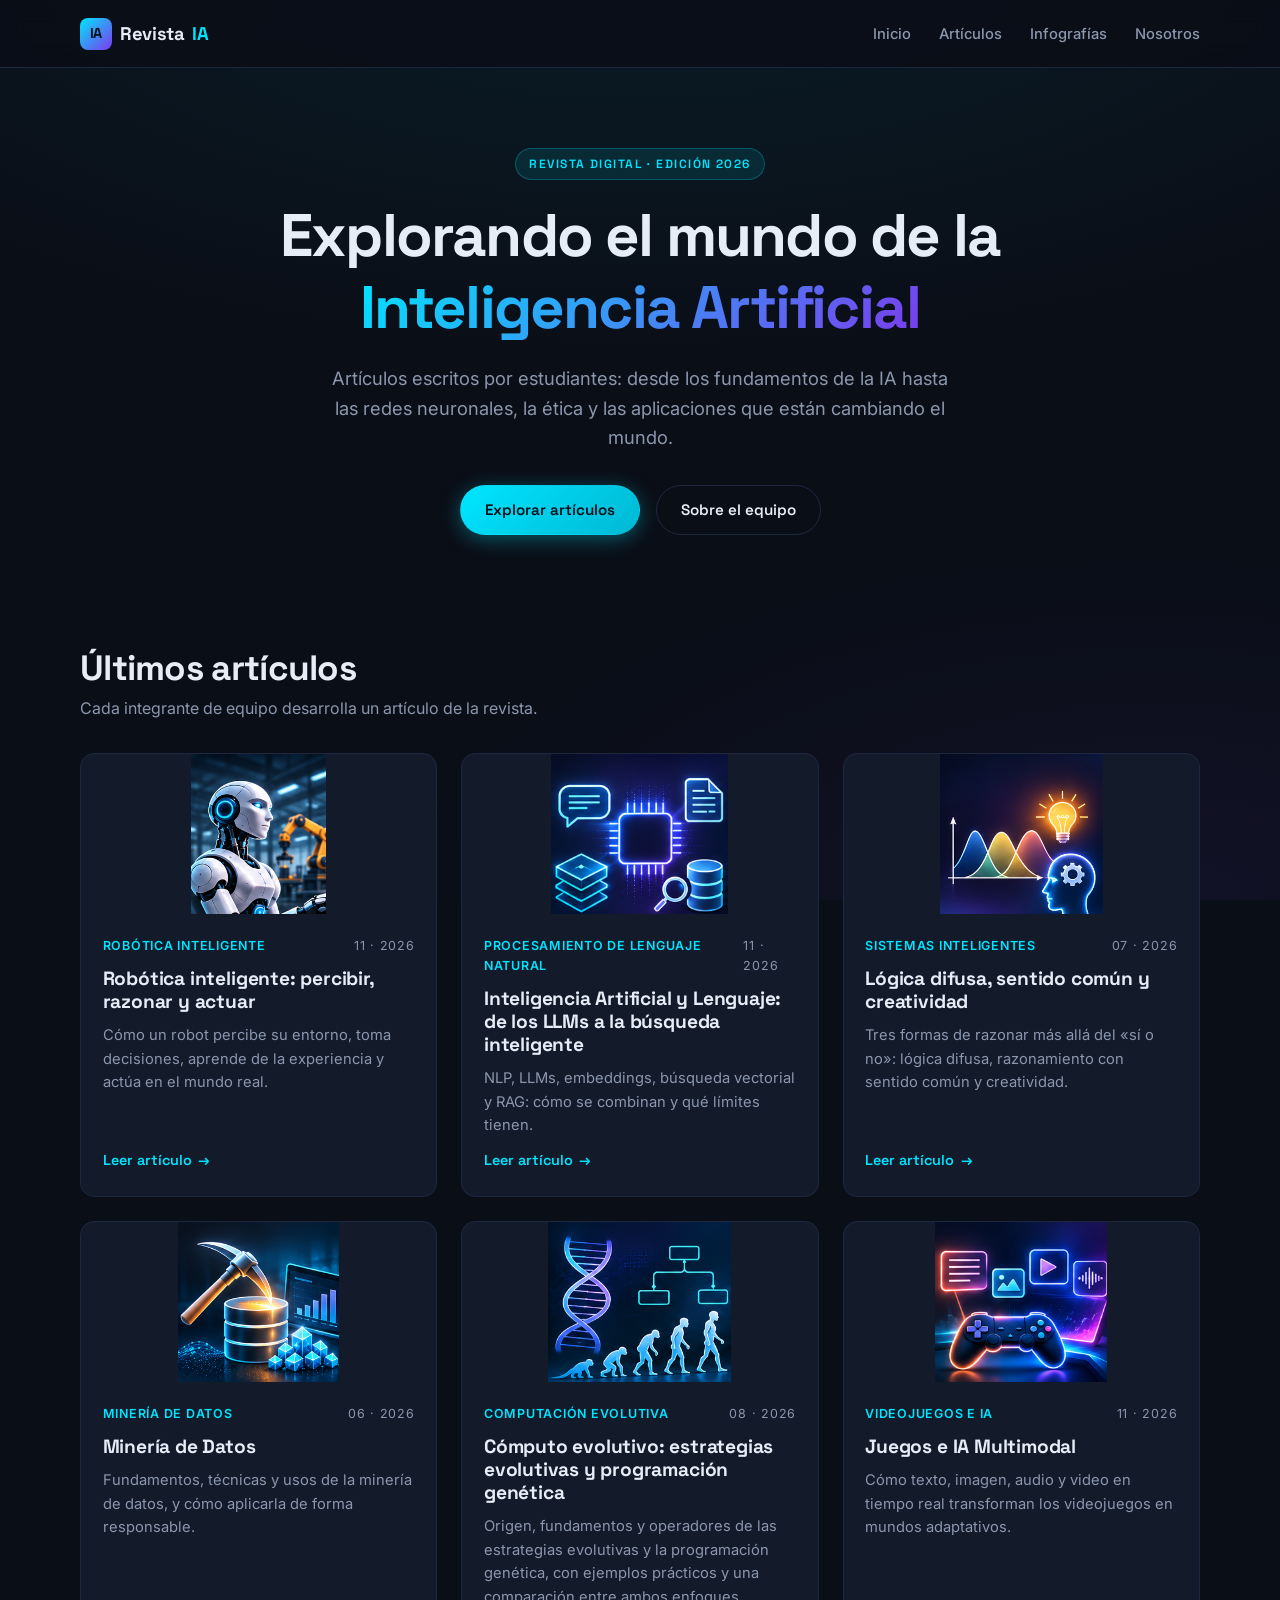
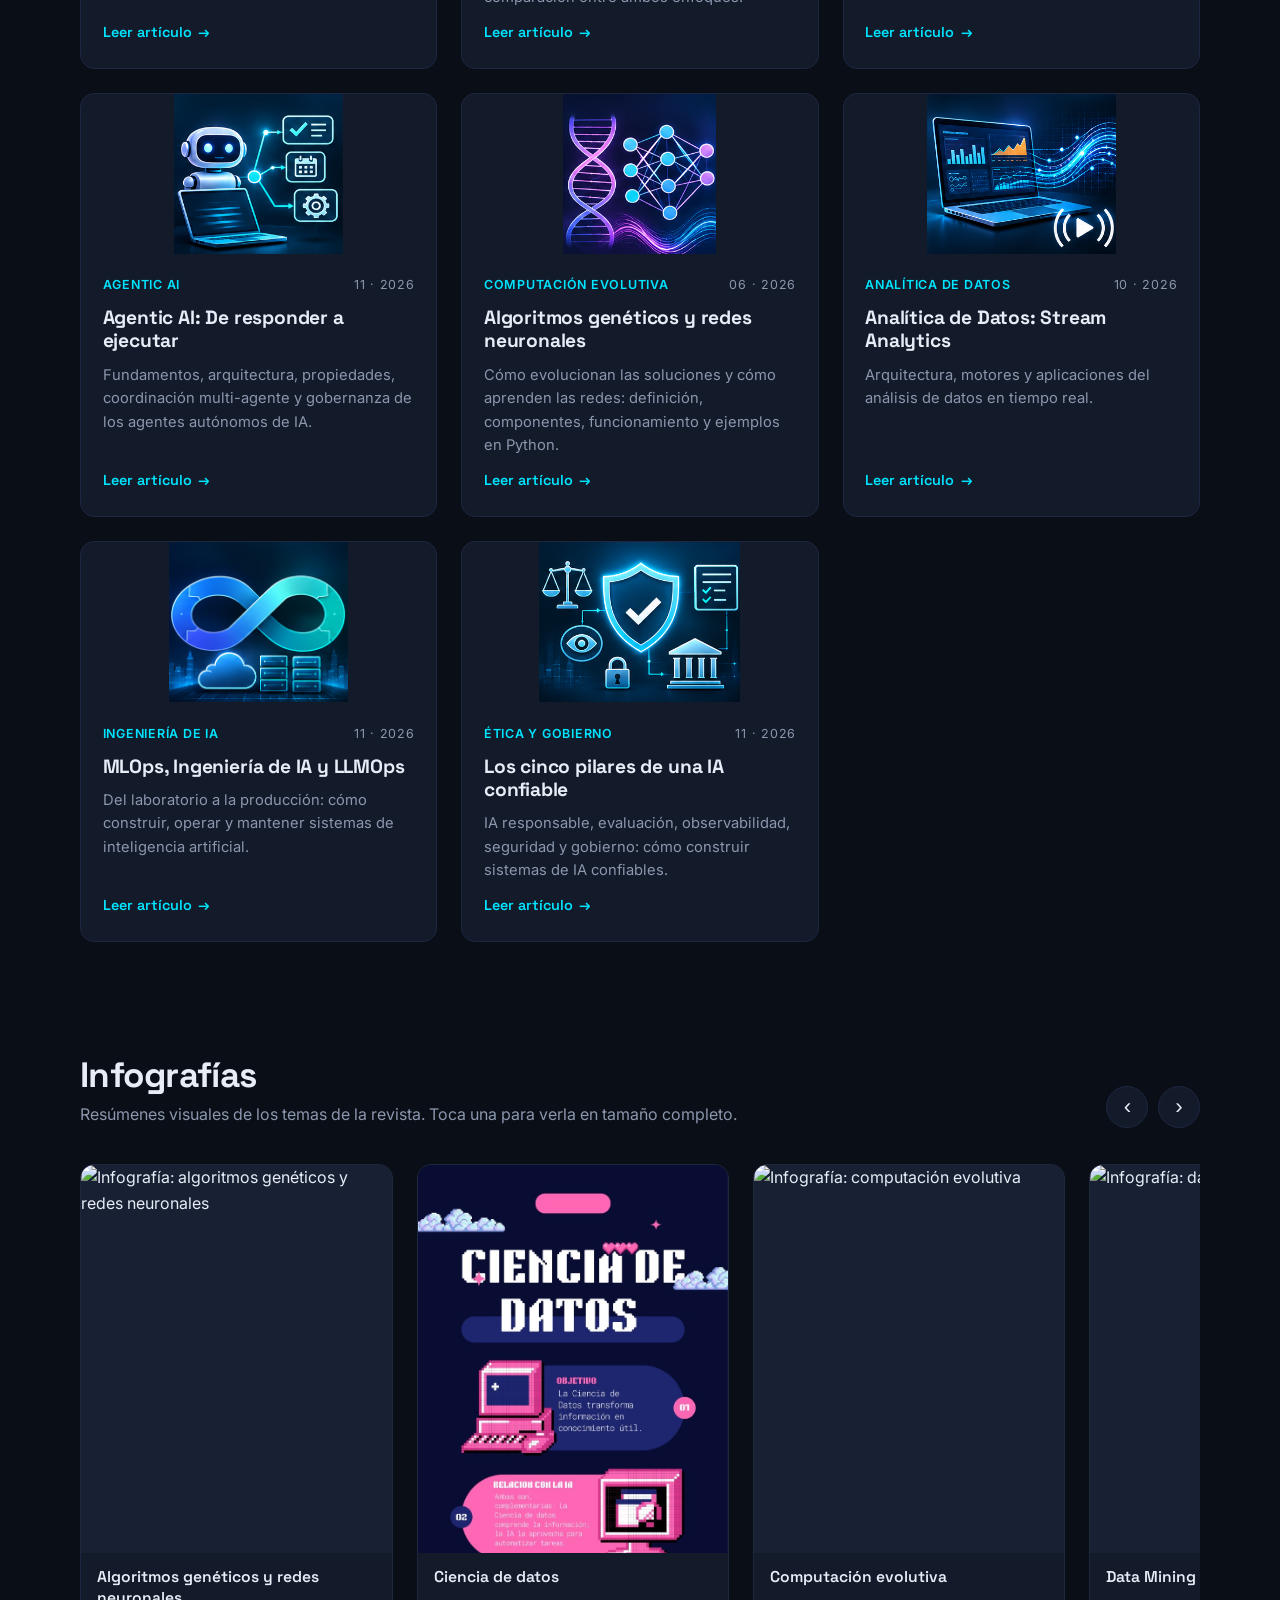
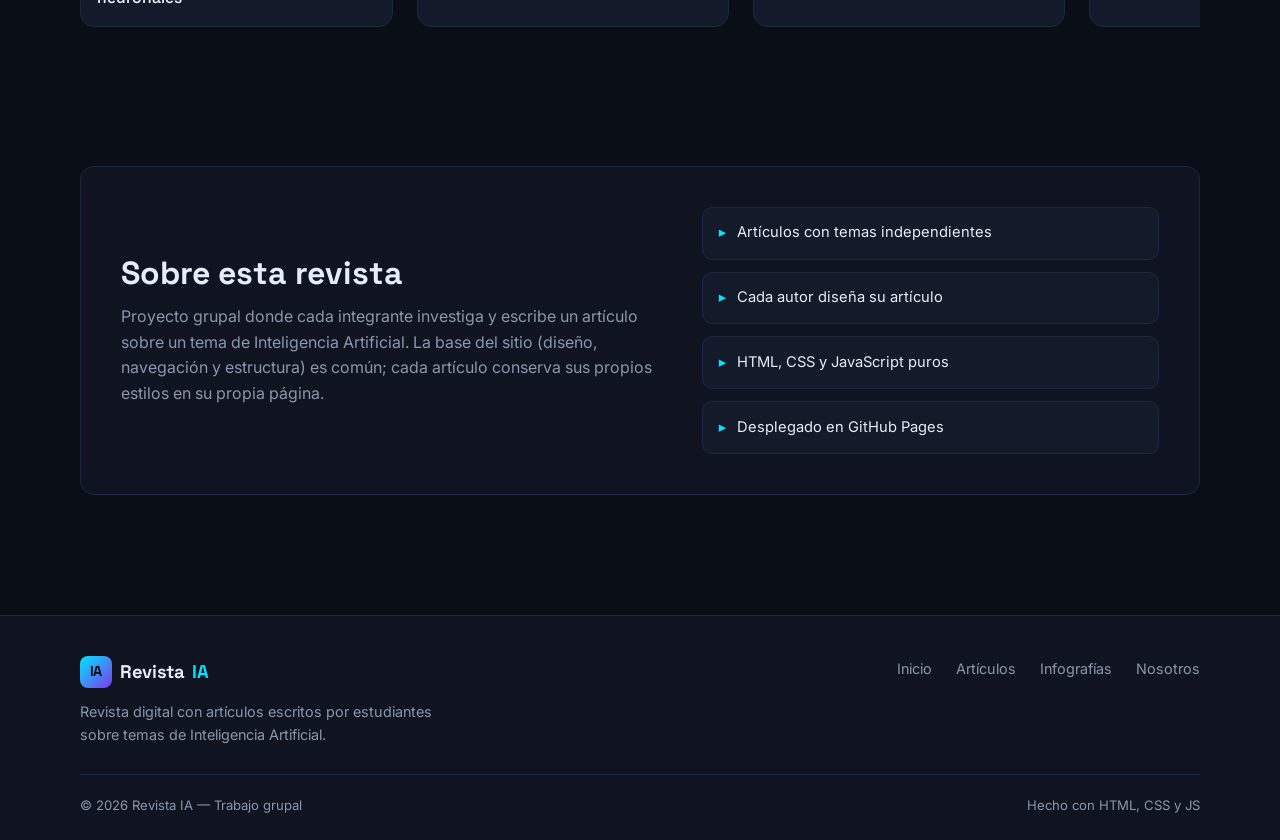
==== commit 059688ba: "Update index.html" ====
--- a/index.html
+++ b/index.html
@@ -236,8 +236,8 @@
             <p>Proyecto grupal donde cada integrante investiga y escribe un artículo sobre un tema de Inteligencia Artificial. La base del sitio (diseño, navegación y estructura) es común; cada artículo conserva sus propios estilos en su propia página.</p>
           </div>
           <ul class="nosotros-lista">
-            <li>5 artículos con temas independientes</li>
-            <li>Cada autor diseña su propia página de artículo</li>
+            <li>Artículos con temas independientes</li>
+            <li>Cada autor diseña su artículo</li>
             <li>HTML, CSS y JavaScript puros</li>
             <li>Desplegado en GitHub Pages</li>
           </ul>
@@ -278,4 +278,4 @@
   <script src="js/infografias.js"></script>
   <script type="module" src="js/calificaciones.js"></script>
 </body>
-</html>+</html>
